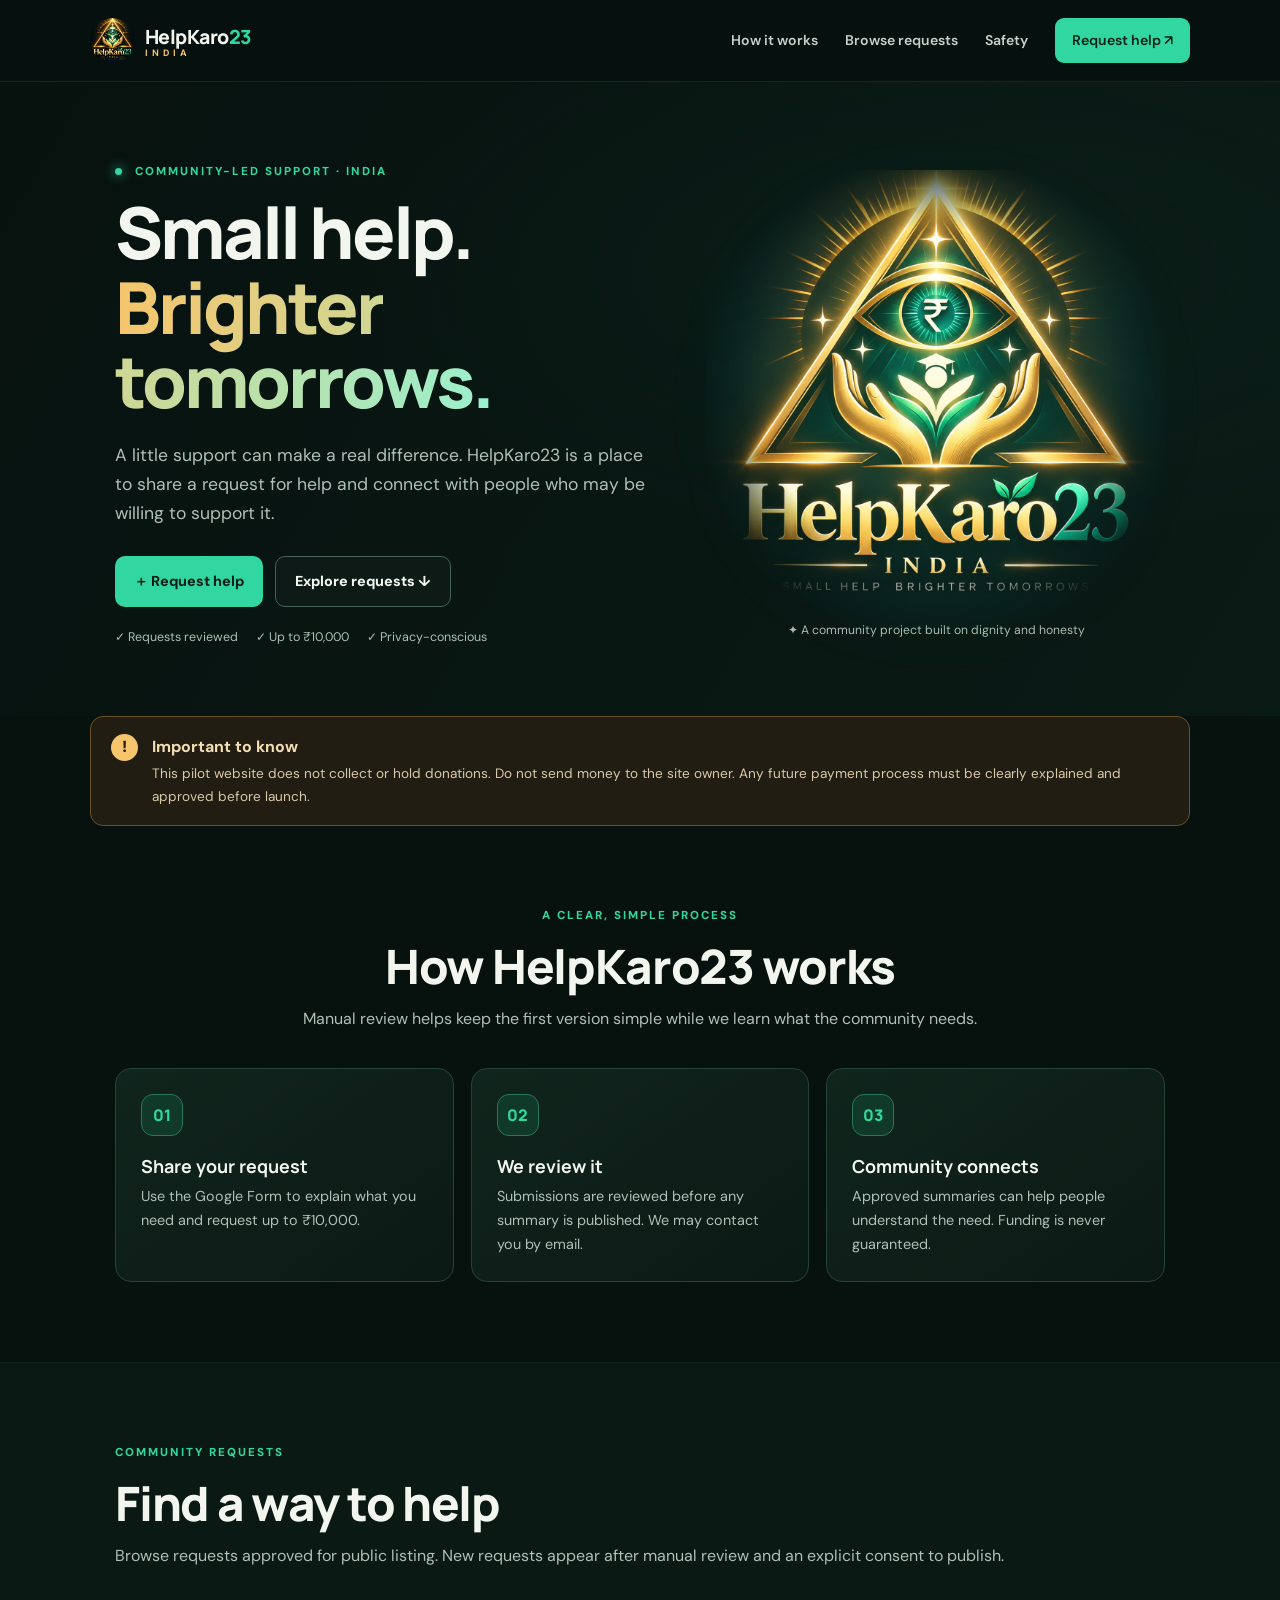
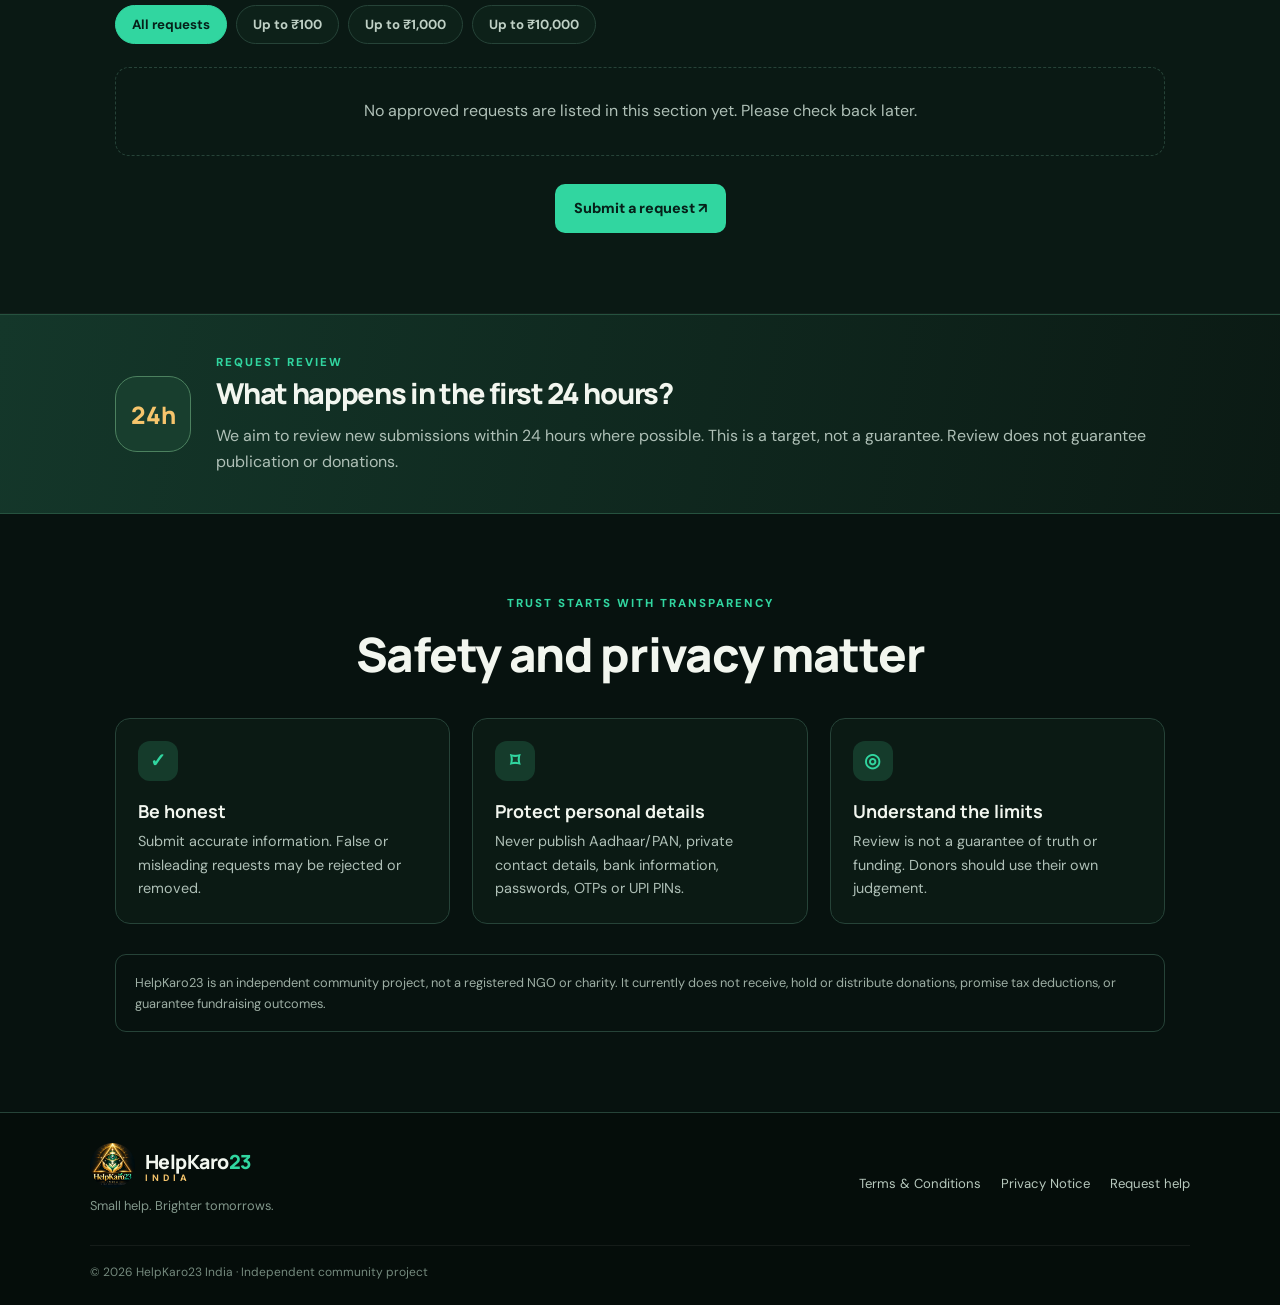
==== index.html @ 54bb22d0 "Add files via upload" ====
<!doctype html><html lang="en"><head><meta charset="utf-8"><meta name="viewport" content="width=device-width,initial-scale=1"><meta name="description" content="HelpKaro23 connects people who need small financial support with people who may be able to help."><title>HelpKaro23 India — Small help, brighter tomorrows</title><link rel="icon" href="helpkaro23-logo.png"><link rel="stylesheet" href="style.css"></head><body>
<header class="topbar"><a class="brand" href="index.html"><img src="helpkaro23-logo.png" alt="HelpKaro23 logo"><span>HelpKaro<span class="mint">23</span><small>INDIA</small></span></a><button class="menu-toggle" id="menu-toggle" aria-label="Toggle navigation">☰</button><nav id="nav"><a href="#how">How it works</a><a href="#requests">Browse requests</a><a href="#safety">Safety</a><a class="nav-button" href="https://docs.google.com/forms/d/e/1FAIpQLSeN36ijz558wi2bO-1_vr9NFvfTSLliWUqwCr6dRcK8iZ_a2A/viewform?usp=publish-editor" target="_blank" rel="noopener">Request help ↗</a></nav></header>
<main><section class="hero"><div class="hero-copy"><span class="eyebrow"><span class="pulse"></span> COMMUNITY-LED SUPPORT · INDIA</span><h1>Small help.<br><em>Brighter tomorrows.</em></h1><p class="lead">A little support can make a real difference. HelpKaro23 is a place to share a request for help and connect with people who may be willing to support it.</p><div class="hero-actions"><a class="btn primary" href="https://docs.google.com/forms/d/e/1FAIpQLSeN36ijz558wi2bO-1_vr9NFvfTSLliWUqwCr6dRcK8iZ_a2A/viewform?usp=publish-editor" target="_blank" rel="noopener">＋ Request help</a><a class="btn secondary" href="#requests">Explore requests ↓</a></div><div class="hero-points"><span>✓ Requests reviewed</span><span>✓ Up to ₹10,000</span><span>✓ Privacy-conscious</span></div></div><div class="hero-art"><div class="glow"></div><img src="helpkaro23-logo.png" alt="HelpKaro23 gold and teal emblem"><div class="art-caption">✦ A community project built on dignity and honesty</div></div></section>
<div class="notice"><span class="notice-icon">!</span><div><strong>Important to know</strong><p>This pilot website does not collect or hold donations. Do not send money to the site owner. Any future payment process must be clearly explained and approved before launch.</p></div></div>
<section id="how" class="section"><div class="section-head"><span class="eyebrow">A CLEAR, SIMPLE PROCESS</span><h2>How HelpKaro23 works</h2><p>Manual review helps keep the first version simple while we learn what the community needs.</p></div><div class="steps"><article class="step"><div class="step-icon">01</div><h3>Share your request</h3><p>Use the Google Form to explain what you need and request up to ₹10,000.</p></article><article class="step"><div class="step-icon">02</div><h3>We review it</h3><p>Submissions are reviewed before any summary is published. We may contact you by email.</p></article><article class="step"><div class="step-icon">03</div><h3>Community connects</h3><p>Approved summaries can help people understand the need. Funding is never guaranteed.</p></article></div></section>
<section id="requests" class="section requests-section"><div class="section-head left"><span class="eyebrow">COMMUNITY REQUESTS</span><h2>Find a way to help</h2><p>Browse requests approved for public listing. New requests appear after manual review and an explicit consent to publish.</p></div><div class="tabs" role="tablist" aria-label="Filter requests by amount"><button class="tab active" data-filter="all" role="tab" aria-selected="true">All requests</button><button class="tab" data-filter="100" role="tab" aria-selected="false">Up to ₹100</button><button class="tab" data-filter="1000" role="tab" aria-selected="false">Up to ₹1,000</button><button class="tab" data-filter="10000" role="tab" aria-selected="false">Up to ₹10,000</button></div><div class="request-grid" id="request-grid" aria-live="polite"></div><div class="empty-state" id="empty-state" hidden>No requests in this section yet. You can submit a request using the form.</div><div class="center"><a class="btn primary" href="https://docs.google.com/forms/d/e/1FAIpQLSeN36ijz558wi2bO-1_vr9NFvfTSLliWUqwCr6dRcK8iZ_a2A/viewform?usp=publish-editor" target="_blank" rel="noopener">Submit a request ↗</a></div></section>
<section class="duration-band"><div class="duration-icon">24h</div><div><span class="eyebrow">REQUEST REVIEW</span><h2>What happens in the first 24 hours?</h2><p>We aim to review new submissions within 24 hours where possible. This is a target, not a guarantee. Review does not guarantee publication or donations.</p></div></section>
<section id="safety" class="section safety-section"><div class="section-head"><span class="eyebrow">TRUST STARTS WITH TRANSPARENCY</span><h2>Safety and privacy matter</h2></div><div class="safety-grid"><article><div class="safety-icon">✓</div><h3>Be honest</h3><p>Submit accurate information. False or misleading requests may be rejected or removed.</p></article><article><div class="safety-icon">⌑</div><h3>Protect personal details</h3><p>Never publish Aadhaar/PAN, private contact details, bank information, passwords, OTPs or UPI PINs.</p></article><article><div class="safety-icon">◎</div><h3>Understand the limits</h3><p>Review is not a guarantee of truth or funding. Donors should use their own judgement.</p></article></div><p class="disclaimer">HelpKaro23 is an independent community project, not a registered NGO or charity. It currently does not receive, hold or distribute donations, promise tax deductions, or guarantee fundraising outcomes.</p></section></main>
<footer class="footer"><div class="footer-brand"><a class="brand" href="index.html"><img src="helpkaro23-logo.png" alt=""><span>HelpKaro<span class="mint">23</span><small>INDIA</small></span></a><p>Small help. Brighter tomorrows.</p></div><div class="footer-links"><a href="terms.html">Terms &amp; Conditions</a><a href="terms.html#privacy">Privacy Notice</a><a href="https://docs.google.com/forms/d/e/1FAIpQLSeN36ijz558wi2bO-1_vr9NFvfTSLliWUqwCr6dRcK8iZ_a2A/viewform?usp=publish-editor" target="_blank" rel="noopener">Request help</a></div><div class="copyright">© <span id="year"></span> HelpKaro23 India · Independent community project</div></footer><script src="script.js"></script></body></html>
---- style.css ----
@import url('https://fonts.googleapis.com/css2?family=DM+Sans:wght@400;500;600;700&family=Manrope:wght@400;500;600;700;800&display=swap');
:root{--bg:#07120f;--panel:#0e211b;--ink:#f2f6ef;--muted:#afc0b7;--green:#31d6a0;--green2:#9af0cd;--gold:#f6c56c;--line:#264338}*{box-sizing:border-box}html{scroll-behavior:smooth;scroll-padding-top:90px}body{margin:0;background:var(--bg);color:var(--ink);font-family:'DM Sans',sans-serif;line-height:1.65}a{color:inherit}.topbar{height:82px;display:flex;align-items:center;justify-content:space-between;padding:0 7%;border-bottom:1px solid #ffffff13;background:#07120fee;position:sticky;top:0;z-index:20;backdrop-filter:blur(16px)}.brand{display:flex;align-items:center;gap:10px;text-decoration:none;font:800 1.22rem Manrope,sans-serif;letter-spacing:-.5px}.brand img{width:45px;height:45px;object-fit:cover;border-radius:50%;background:#06120f}.brand small{display:block;font:700 .58rem 'DM Sans',sans-serif;letter-spacing:4px;color:var(--gold);margin-top:-3px}.mint{color:var(--green)}nav{display:flex;align-items:center;gap:27px}nav a{text-decoration:none;color:#c4d2ca;font-size:.88rem;font-weight:600}nav a:hover,.footer-links a:hover{color:var(--green)}.nav-button{background:var(--green);color:#062019;padding:11px 17px;border-radius:9px}.menu-toggle{display:none;background:transparent;color:white;border:1px solid var(--line);border-radius:8px;padding:7px 10px}.hero{padding:80px 9% 68px;display:grid;grid-template-columns:1.08fr .92fr;gap:55px;align-items:center;background:radial-gradient(ellipse at 75% 30%,#123e302e,transparent 45%),linear-gradient(120deg,#07120f,#0a1a15)}.eyebrow{display:block;color:var(--green);font-size:.72rem;letter-spacing:2px;font-weight:800;margin:0 0 14px}.pulse{display:inline-block;width:7px;height:7px;background:var(--green);border-radius:50%;box-shadow:0 0 12px var(--green);margin-right:8px}.hero h1{font:800 clamp(3rem,5.6vw,5.2rem)/1.04 Manrope,sans-serif;letter-spacing:-3px;margin:0 0 22px}.hero h1 em{font-style:normal;background:linear-gradient(90deg,var(--gold),var(--green2));color:transparent;background-clip:text}.lead{font-size:1.1rem;max-width:600px;color:var(--muted)}.hero-actions{display:flex;gap:12px;flex-wrap:wrap;margin:28px 0 20px}.btn{display:inline-flex;align-items:center;justify-content:center;gap:10px;padding:13px 19px;min-height:48px;border-radius:10px;text-decoration:none;font-weight:800;font-size:.9rem;transition:transform .2s}.btn:hover{transform:translateY(-2px)}.primary{background:var(--green);color:#062019}.secondary{border:1px solid #456357;color:var(--ink);background:#ffffff05}.hero-points{display:flex;gap:18px;flex-wrap:wrap;color:#a9c1b4;font-size:.78rem}.hero-art{position:relative;max-width:500px;margin:auto}.hero-art img{width:100%;display:block;position:relative;z-index:1;mix-blend-mode:screen;border-radius:22px;mask-image:radial-gradient(ellipse,black 53%,transparent 76%)}.glow{position:absolute;inset:20%;background:#16d69a2b;filter:blur(65px);border-radius:50%}.art-caption{text-align:center;color:#a9bdb2;font-size:.76rem;margin-top:-8px}.notice{max-width:1100px;margin:0 auto;display:flex;gap:14px;align-items:flex-start;background:#211d12;border:1px solid #6a5125;border-radius:13px;padding:17px 20px;color:#f4dfb4}.notice-icon{display:grid;place-items:center;flex:0 0 27px;height:27px;border-radius:50%;background:var(--gold);color:#2b210c;font-weight:900}.notice p{margin:3px 0 0;color:#d8c9a9;font-size:.85rem}.section{padding:80px 9%}.section-head{text-align:center;max-width:680px;margin:0 auto 36px}.section-head.left{text-align:left;max-width:none}.section-head h2,.duration-band h2{font:800 clamp(2rem,3.7vw,3rem)/1.15 Manrope,sans-serif;letter-spacing:-1.3px;margin:0 0 12px}.section-head>p:last-child,.duration-band p{color:var(--muted);margin:0}.steps{display:grid;grid-template-columns:repeat(3,1fr);gap:17px}.step{background:linear-gradient(145deg,#10251d,#0b1914);border:1px solid var(--line);border-radius:16px;padding:25px}.step-icon{display:grid;place-items:center;width:42px;height:42px;border:1px solid #28775b;background:#10392a;border-radius:12px;color:var(--green);font:800 1rem Manrope}.step h3,.safety-grid h3{font:700 1.12rem Manrope,sans-serif;margin:18px 0 7px}.step p,.safety-grid p{font-size:.9rem;color:var(--muted);margin:0}.requests-section{background:#0a1914;border-block:1px solid #ffffff08}.tabs{display:flex;gap:9px;flex-wrap:wrap;margin:0 0 23px}.tab{background:#0d2119;border:1px solid var(--line);color:#bfd0c5;border-radius:100px;padding:10px 16px;font:700 .83rem 'DM Sans',sans-serif;cursor:pointer}.tab:hover,.tab.active{background:var(--green);color:#062019;border-color:var(--green)}.request-grid{display:grid;grid-template-columns:repeat(3,1fr);gap:16px}.request-card{border:1px solid var(--line);background:linear-gradient(155deg,#10251d,#0a1712);border-radius:16px;padding:22px}.card-top{display:flex;justify-content:space-between;align-items:center;gap:8px;flex-wrap:wrap}.pill{font-size:.7rem;font-weight:800;background:#153a2b;color:var(--green2);padding:6px 10px;border-radius:100px}.sample{font-size:.67rem;color:#e5c17b;border:1px solid #6a5125;border-radius:100px;padding:4px 8px}.request-symbol{display:grid;place-items:center;width:48px;height:48px;margin:23px 0 14px;background:#183b2d;color:var(--gold);border:1px solid #35664f;border-radius:14px;font:800 1.5rem Manrope}.request-card h3{font:700 1.15rem Manrope,sans-serif;margin:0 0 8px}.request-card p{color:var(--muted);font-size:.87rem;min-height:72px}.card-bottom{border-top:1px solid var(--line);padding-top:15px;margin-top:18px;display:flex;justify-content:space-between;gap:10px;align-items:center}.card-bottom strong{color:var(--gold);font-size:.9rem}.card-bottom span{color:#82988b;font-size:.7rem;text-align:right}.empty-state{padding:30px;border:1px dashed var(--line);border-radius:14px;color:var(--muted);text-align:center}.center{text-align:center;margin-top:28px}.duration-band{display:flex;align-items:center;gap:25px;padding:38px 9%;background:linear-gradient(100deg,#14372a,#0b1a14);border-block:1px solid #26523f}.duration-icon{flex:0 0 76px;height:76px;display:grid;place-items:center;border-radius:22px;border:1px solid #4c815f;color:var(--gold);font:800 1.5rem Manrope;background:#183e2e}.duration-band h2{font-size:1.8rem}.duration-band .eyebrow{margin-bottom:5px}.safety-grid{display:grid;grid-template-columns:repeat(3,1fr);gap:22px}.safety-grid article{padding:22px;border:1px solid var(--line);border-radius:15px;background:#0b1a14}.safety-icon{display:grid;place-items:center;width:40px;height:40px;border-radius:12px;background:#153b2b;color:var(--green);font-weight:900;font-size:1.2rem}.disclaimer{margin:30px 0 0;padding:17px 19px;border:1px solid var(--line);border-radius:11px;color:#9eafa5;font-size:.8rem}.footer{border-top:1px solid var(--line);padding:30px 7% 22px;display:grid;grid-template-columns:1fr 1fr;gap:22px;align-items:center;background:#050d0a}.footer-brand p{font-size:.8rem;color:#83988c;margin:7px 0}.footer-links{display:flex;justify-content:flex-end;gap:20px;flex-wrap:wrap}.footer-links a{font-size:.82rem;text-decoration:none;color:#b7c8bd}.copyright{grid-column:1/-1;border-top:1px solid #ffffff10;padding-top:17px;color:#74897d;font-size:.75rem}.terms-page{min-height:100vh}.terms-wrap{max-width:900px;margin:0 auto;padding:65px 24px 90px}.terms-wrap h1{font:800 clamp(2.3rem,5vw,3.7rem)/1.1 Manrope,sans-serif;letter-spacing:-1.8px}.terms-wrap h2{font:700 1.3rem Manrope,sans-serif;margin-top:32px}.terms-wrap p,.terms-wrap li{color:#b5c4ba}.terms-wrap .updated{color:var(--gold);font-size:.85rem}.back-link{display:inline-block;margin-bottom:22px;color:var(--green2);text-decoration:none;font-weight:700}@media(max-width:850px){.topbar{padding:0 5%}.hero{padding:60px 6%;grid-template-columns:1fr;gap:20px}.hero-art{max-width:390px}.section{padding:62px 6%}.notice{margin:0 5%}.request-grid{grid-template-columns:repeat(2,1fr)}.footer{padding-inline:5%}}@media(max-width:600px){.topbar{height:auto;min-height:74px;flex-wrap:wrap;padding:12px 5%}.menu-toggle{display:block}nav{display:none;width:100%;padding:12px 0 5px;flex-direction:column;align-items:stretch;gap:15px}nav.open{display:flex}nav a{padding:4px 0}.nav-button{text-align:center;padding:11px}.hero{padding:46px 5%}.hero h1{letter-spacing:-2px}.hero-points{gap:9px 14px}.section{padding:52px 5%}.steps,.request-grid,.safety-grid{grid-template-columns:1fr}.request-card p{min-height:0}.duration-band{padding:30px 5%;align-items:flex-start;gap:16px}.duration-icon{flex-basis:58px;height:58px;border-radius:16px}.duration-band h2{font-size:1.45rem}.footer{grid-template-columns:1fr}.footer-links{justify-content:flex-start;gap:13px}.copyright{grid-column:auto}.notice{margin:0 4%;padding:14px}.terms-wrap{padding:45px 6%}}
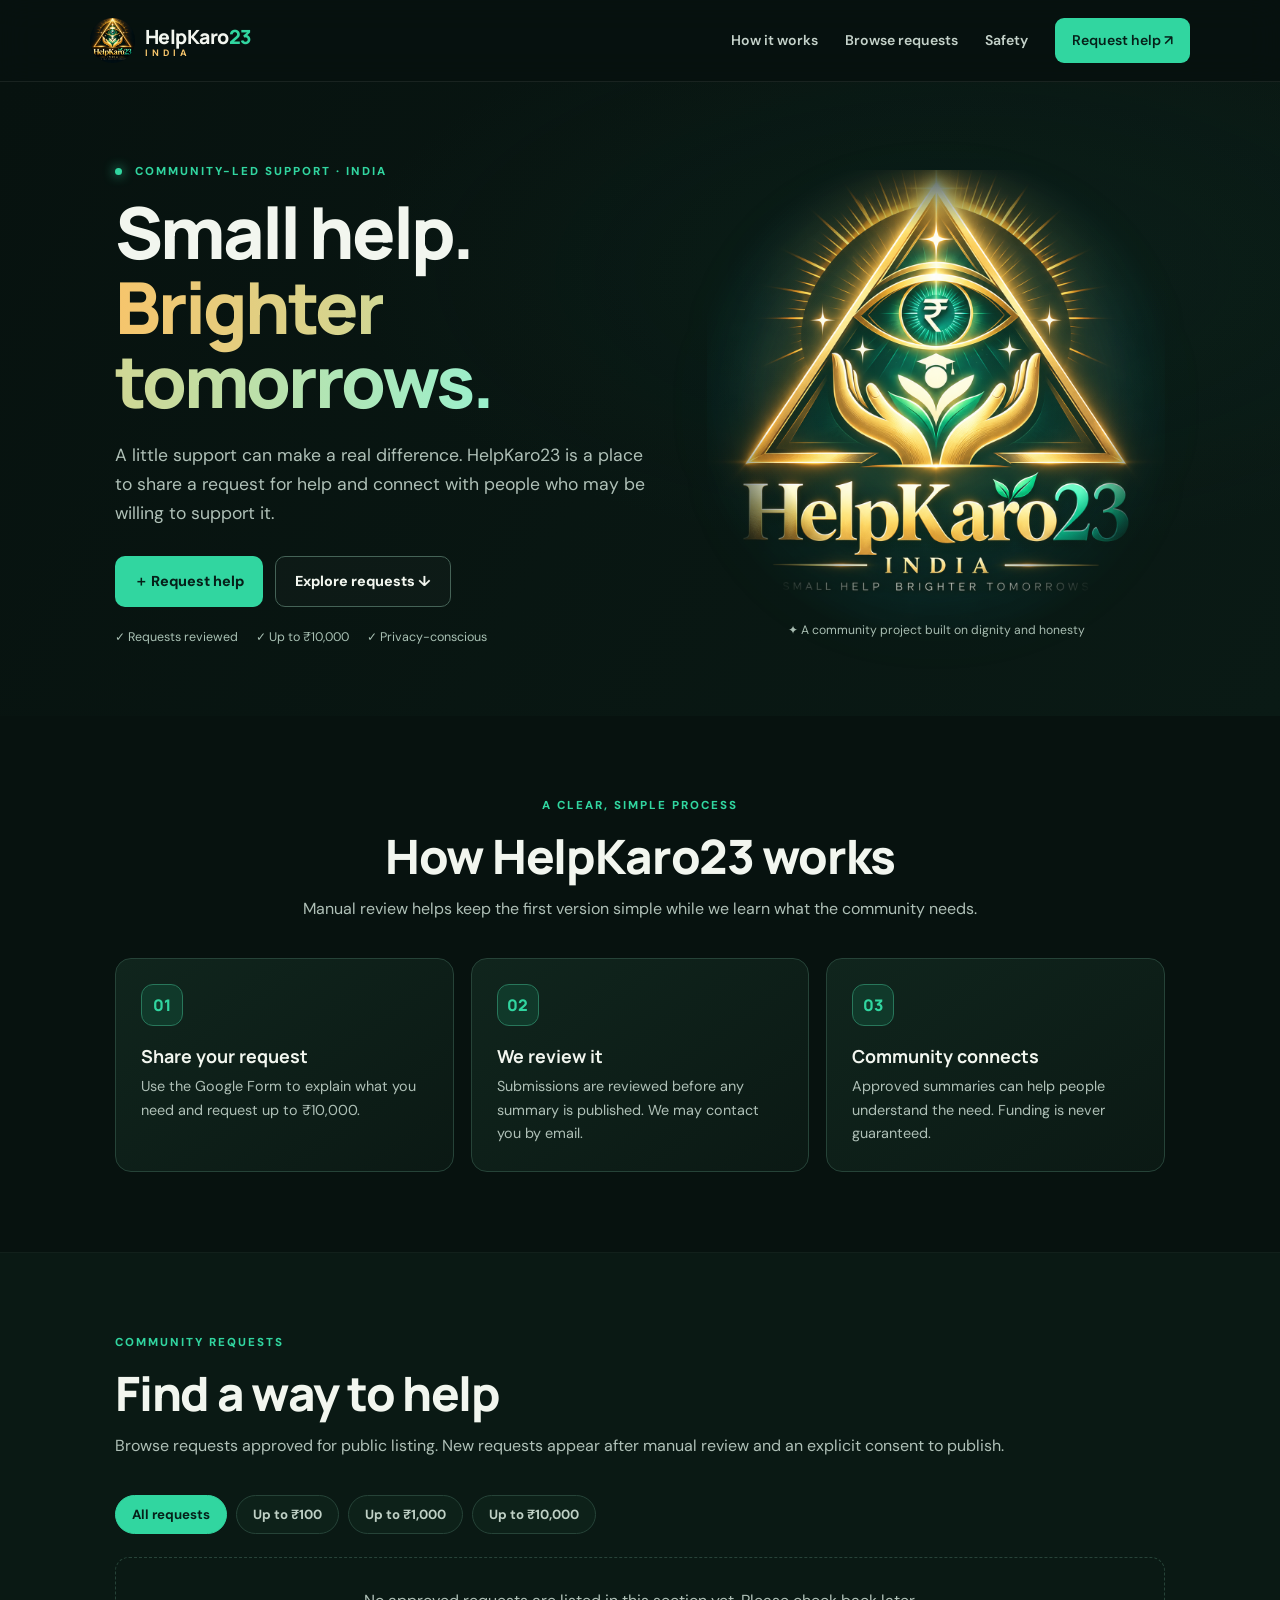
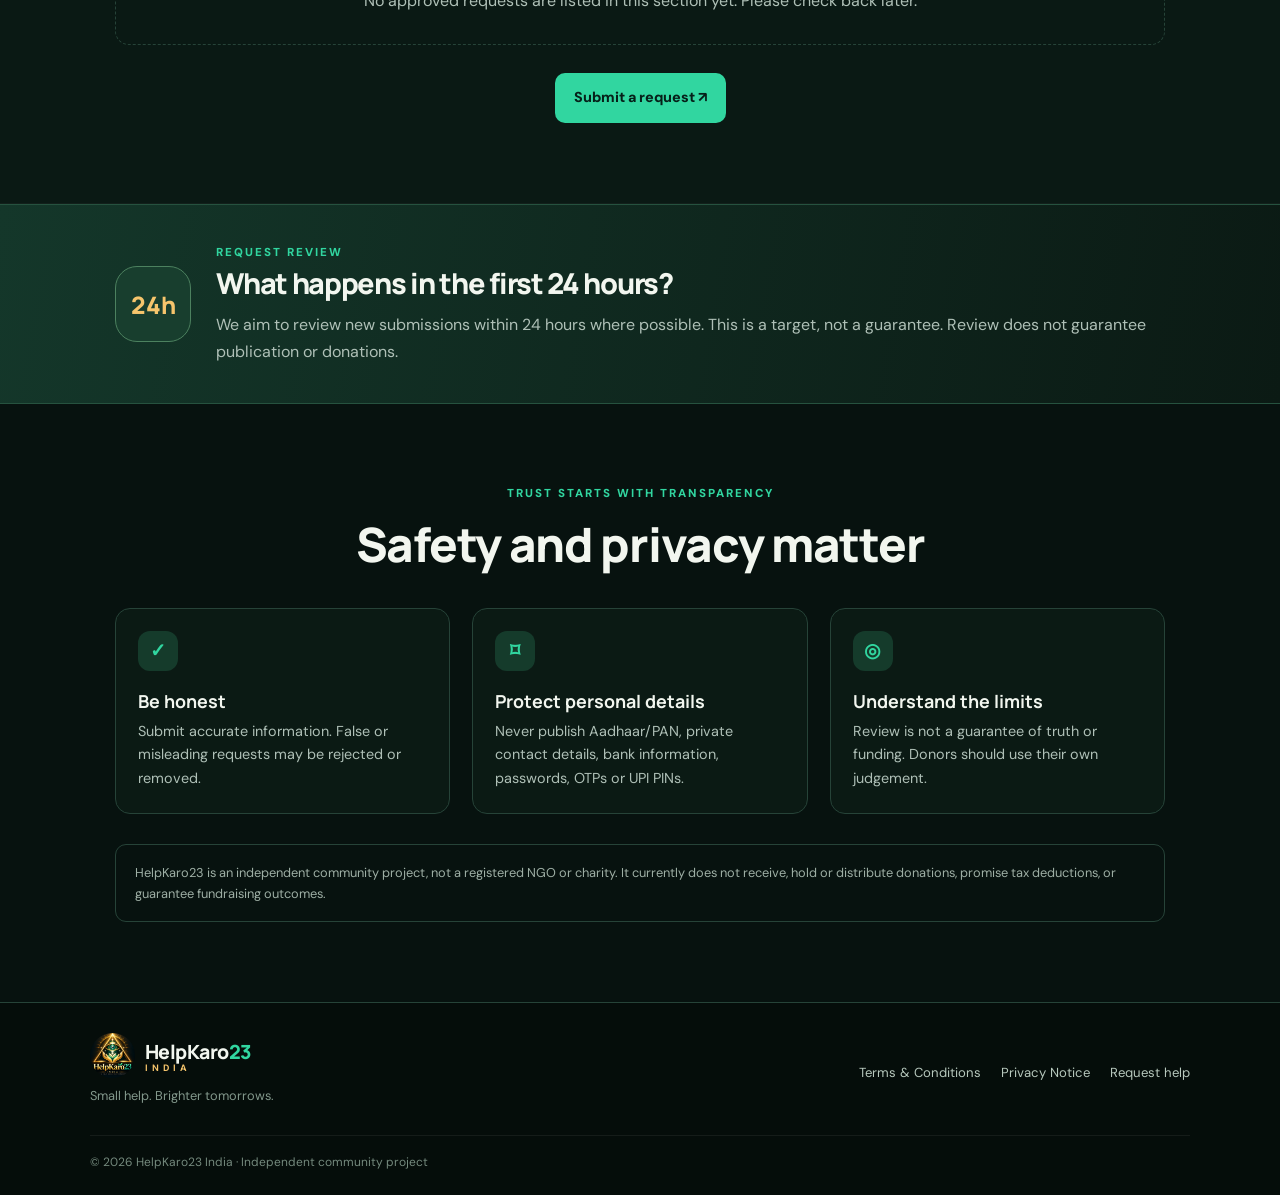
==== commit b4fbda62: "Update index.html" ====
--- a/index.html
+++ b/index.html
@@ -1,7 +1,7 @@
 <!doctype html><html lang="en"><head><meta charset="utf-8"><meta name="viewport" content="width=device-width,initial-scale=1"><meta name="description" content="HelpKaro23 connects people who need small financial support with people who may be able to help."><title>HelpKaro23 India — Small help, brighter tomorrows</title><link rel="icon" href="helpkaro23-logo.png"><link rel="stylesheet" href="style.css"></head><body>
 <header class="topbar"><a class="brand" href="index.html"><img src="helpkaro23-logo.png" alt="HelpKaro23 logo"><span>HelpKaro<span class="mint">23</span><small>INDIA</small></span></a><button class="menu-toggle" id="menu-toggle" aria-label="Toggle navigation">☰</button><nav id="nav"><a href="#how">How it works</a><a href="#requests">Browse requests</a><a href="#safety">Safety</a><a class="nav-button" href="https://docs.google.com/forms/d/e/1FAIpQLSeN36ijz558wi2bO-1_vr9NFvfTSLliWUqwCr6dRcK8iZ_a2A/viewform?usp=publish-editor" target="_blank" rel="noopener">Request help ↗</a></nav></header>
 <main><section class="hero"><div class="hero-copy"><span class="eyebrow"><span class="pulse"></span> COMMUNITY-LED SUPPORT · INDIA</span><h1>Small help.<br><em>Brighter tomorrows.</em></h1><p class="lead">A little support can make a real difference. HelpKaro23 is a place to share a request for help and connect with people who may be willing to support it.</p><div class="hero-actions"><a class="btn primary" href="https://docs.google.com/forms/d/e/1FAIpQLSeN36ijz558wi2bO-1_vr9NFvfTSLliWUqwCr6dRcK8iZ_a2A/viewform?usp=publish-editor" target="_blank" rel="noopener">＋ Request help</a><a class="btn secondary" href="#requests">Explore requests ↓</a></div><div class="hero-points"><span>✓ Requests reviewed</span><span>✓ Up to ₹10,000</span><span>✓ Privacy-conscious</span></div></div><div class="hero-art"><div class="glow"></div><img src="helpkaro23-logo.png" alt="HelpKaro23 gold and teal emblem"><div class="art-caption">✦ A community project built on dignity and honesty</div></div></section>
-<div class="notice"><span class="notice-icon">!</span><div><strong>Important to know</strong><p>This pilot website does not collect or hold donations. Do not send money to the site owner. Any future payment process must be clearly explained and approved before launch.</p></div></div>
+
 <section id="how" class="section"><div class="section-head"><span class="eyebrow">A CLEAR, SIMPLE PROCESS</span><h2>How HelpKaro23 works</h2><p>Manual review helps keep the first version simple while we learn what the community needs.</p></div><div class="steps"><article class="step"><div class="step-icon">01</div><h3>Share your request</h3><p>Use the Google Form to explain what you need and request up to ₹10,000.</p></article><article class="step"><div class="step-icon">02</div><h3>We review it</h3><p>Submissions are reviewed before any summary is published. We may contact you by email.</p></article><article class="step"><div class="step-icon">03</div><h3>Community connects</h3><p>Approved summaries can help people understand the need. Funding is never guaranteed.</p></article></div></section>
 <section id="requests" class="section requests-section"><div class="section-head left"><span class="eyebrow">COMMUNITY REQUESTS</span><h2>Find a way to help</h2><p>Browse requests approved for public listing. New requests appear after manual review and an explicit consent to publish.</p></div><div class="tabs" role="tablist" aria-label="Filter requests by amount"><button class="tab active" data-filter="all" role="tab" aria-selected="true">All requests</button><button class="tab" data-filter="100" role="tab" aria-selected="false">Up to ₹100</button><button class="tab" data-filter="1000" role="tab" aria-selected="false">Up to ₹1,000</button><button class="tab" data-filter="10000" role="tab" aria-selected="false">Up to ₹10,000</button></div><div class="request-grid" id="request-grid" aria-live="polite"></div><div class="empty-state" id="empty-state" hidden>No requests in this section yet. You can submit a request using the form.</div><div class="center"><a class="btn primary" href="https://docs.google.com/forms/d/e/1FAIpQLSeN36ijz558wi2bO-1_vr9NFvfTSLliWUqwCr6dRcK8iZ_a2A/viewform?usp=publish-editor" target="_blank" rel="noopener">Submit a request ↗</a></div></section>
 <section class="duration-band"><div class="duration-icon">24h</div><div><span class="eyebrow">REQUEST REVIEW</span><h2>What happens in the first 24 hours?</h2><p>We aim to review new submissions within 24 hours where possible. This is a target, not a guarantee. Review does not guarantee publication or donations.</p></div></section>
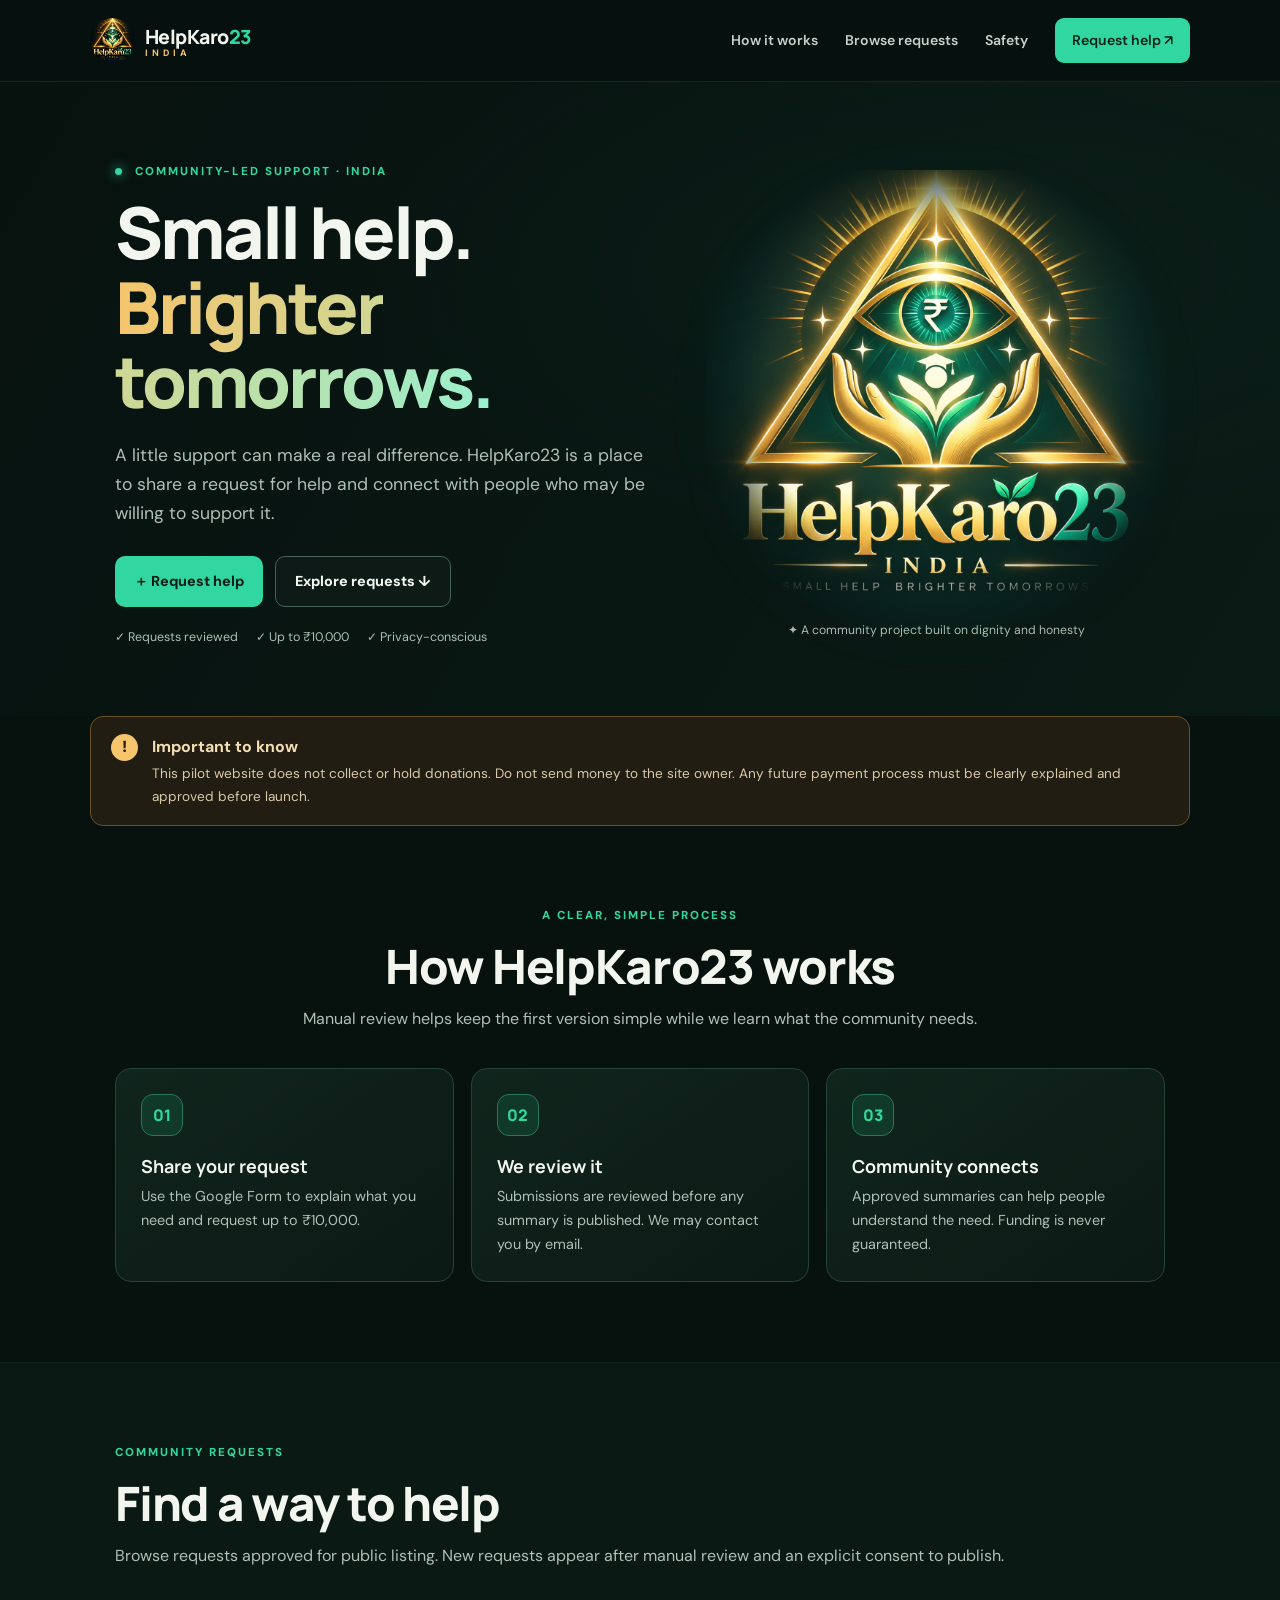
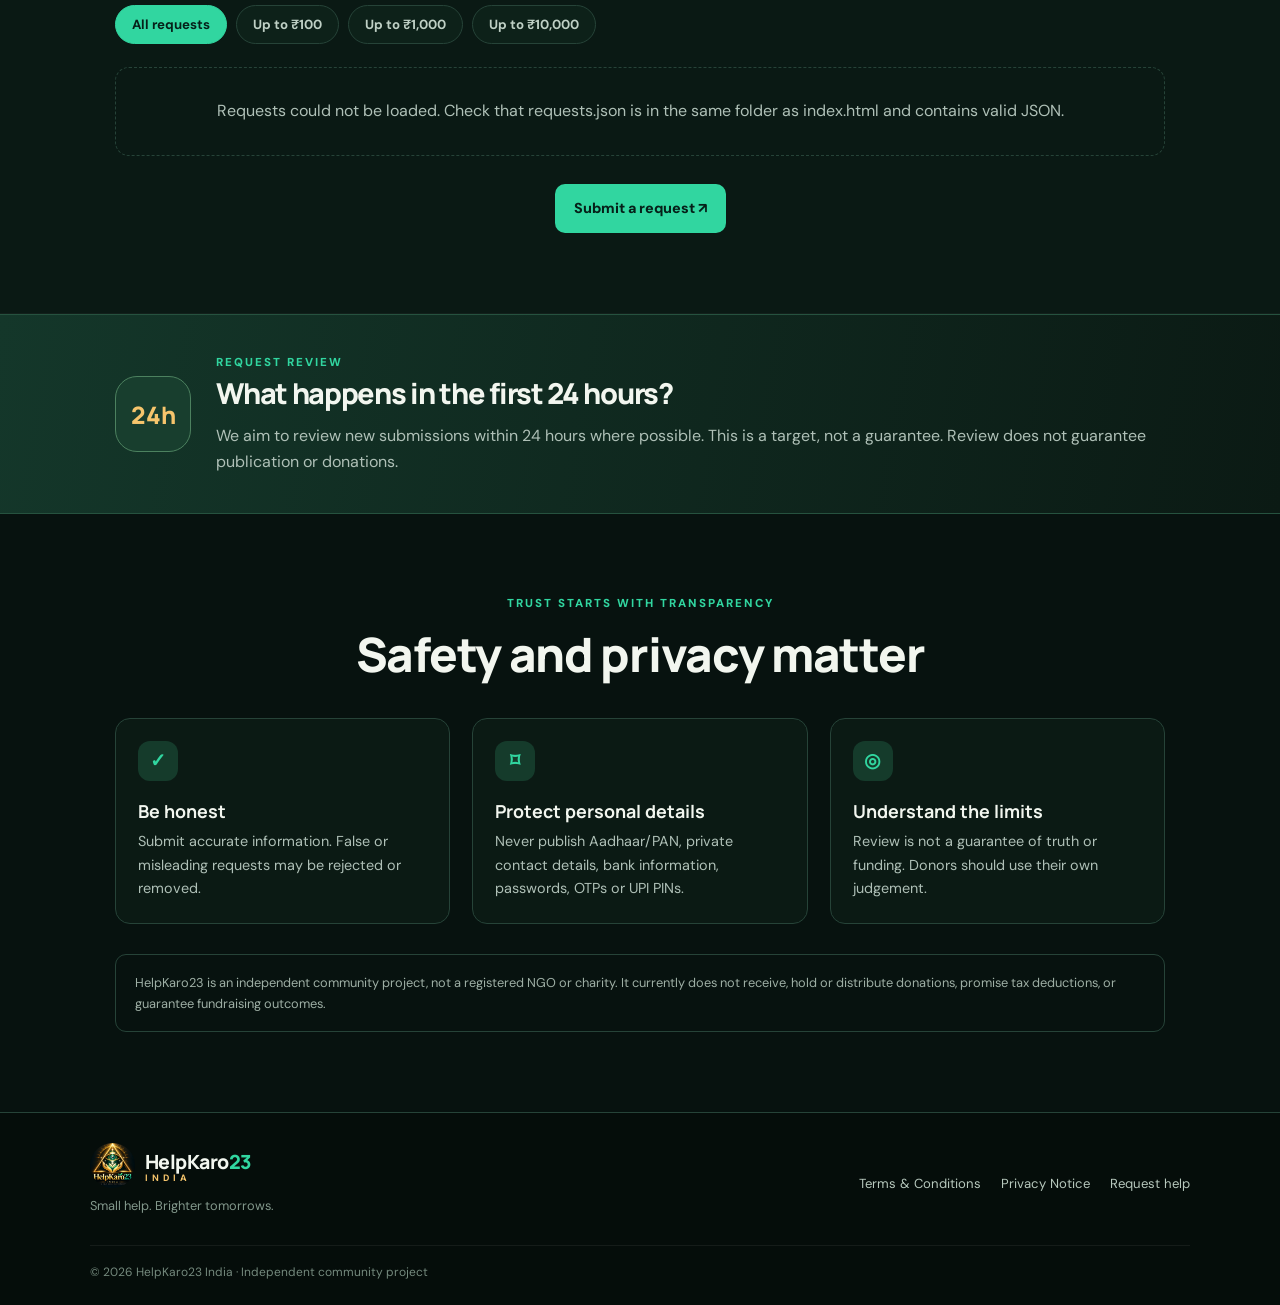
==== commit ee063e9c: "Add files via upload" ====
--- a/index.html
+++ b/index.html
@@ -1,7 +1,7 @@
 <!doctype html><html lang="en"><head><meta charset="utf-8"><meta name="viewport" content="width=device-width,initial-scale=1"><meta name="description" content="HelpKaro23 connects people who need small financial support with people who may be able to help."><title>HelpKaro23 India — Small help, brighter tomorrows</title><link rel="icon" href="helpkaro23-logo.png"><link rel="stylesheet" href="style.css"></head><body>
 <header class="topbar"><a class="brand" href="index.html"><img src="helpkaro23-logo.png" alt="HelpKaro23 logo"><span>HelpKaro<span class="mint">23</span><small>INDIA</small></span></a><button class="menu-toggle" id="menu-toggle" aria-label="Toggle navigation">☰</button><nav id="nav"><a href="#how">How it works</a><a href="#requests">Browse requests</a><a href="#safety">Safety</a><a class="nav-button" href="https://docs.google.com/forms/d/e/1FAIpQLSeN36ijz558wi2bO-1_vr9NFvfTSLliWUqwCr6dRcK8iZ_a2A/viewform?usp=publish-editor" target="_blank" rel="noopener">Request help ↗</a></nav></header>
 <main><section class="hero"><div class="hero-copy"><span class="eyebrow"><span class="pulse"></span> COMMUNITY-LED SUPPORT · INDIA</span><h1>Small help.<br><em>Brighter tomorrows.</em></h1><p class="lead">A little support can make a real difference. HelpKaro23 is a place to share a request for help and connect with people who may be willing to support it.</p><div class="hero-actions"><a class="btn primary" href="https://docs.google.com/forms/d/e/1FAIpQLSeN36ijz558wi2bO-1_vr9NFvfTSLliWUqwCr6dRcK8iZ_a2A/viewform?usp=publish-editor" target="_blank" rel="noopener">＋ Request help</a><a class="btn secondary" href="#requests">Explore requests ↓</a></div><div class="hero-points"><span>✓ Requests reviewed</span><span>✓ Up to ₹10,000</span><span>✓ Privacy-conscious</span></div></div><div class="hero-art"><div class="glow"></div><img src="helpkaro23-logo.png" alt="HelpKaro23 gold and teal emblem"><div class="art-caption">✦ A community project built on dignity and honesty</div></div></section>
-
+<div class="notice"><span class="notice-icon">!</span><div><strong>Important to know</strong><p>This pilot website does not collect or hold donations. Do not send money to the site owner. Any future payment process must be clearly explained and approved before launch.</p></div></div>
 <section id="how" class="section"><div class="section-head"><span class="eyebrow">A CLEAR, SIMPLE PROCESS</span><h2>How HelpKaro23 works</h2><p>Manual review helps keep the first version simple while we learn what the community needs.</p></div><div class="steps"><article class="step"><div class="step-icon">01</div><h3>Share your request</h3><p>Use the Google Form to explain what you need and request up to ₹10,000.</p></article><article class="step"><div class="step-icon">02</div><h3>We review it</h3><p>Submissions are reviewed before any summary is published. We may contact you by email.</p></article><article class="step"><div class="step-icon">03</div><h3>Community connects</h3><p>Approved summaries can help people understand the need. Funding is never guaranteed.</p></article></div></section>
 <section id="requests" class="section requests-section"><div class="section-head left"><span class="eyebrow">COMMUNITY REQUESTS</span><h2>Find a way to help</h2><p>Browse requests approved for public listing. New requests appear after manual review and an explicit consent to publish.</p></div><div class="tabs" role="tablist" aria-label="Filter requests by amount"><button class="tab active" data-filter="all" role="tab" aria-selected="true">All requests</button><button class="tab" data-filter="100" role="tab" aria-selected="false">Up to ₹100</button><button class="tab" data-filter="1000" role="tab" aria-selected="false">Up to ₹1,000</button><button class="tab" data-filter="10000" role="tab" aria-selected="false">Up to ₹10,000</button></div><div class="request-grid" id="request-grid" aria-live="polite"></div><div class="empty-state" id="empty-state" hidden>No requests in this section yet. You can submit a request using the form.</div><div class="center"><a class="btn primary" href="https://docs.google.com/forms/d/e/1FAIpQLSeN36ijz558wi2bO-1_vr9NFvfTSLliWUqwCr6dRcK8iZ_a2A/viewform?usp=publish-editor" target="_blank" rel="noopener">Submit a request ↗</a></div></section>
 <section class="duration-band"><div class="duration-icon">24h</div><div><span class="eyebrow">REQUEST REVIEW</span><h2>What happens in the first 24 hours?</h2><p>We aim to review new submissions within 24 hours where possible. This is a target, not a guarantee. Review does not guarantee publication or donations.</p></div></section>
--- a/style.css
+++ b/style.css
@@ -1,2 +1,13 @@
 @import url('https://fonts.googleapis.com/css2?family=DM+Sans:wght@400;500;600;700&family=Manrope:wght@400;500;600;700;800&display=swap');
 :root{--bg:#07120f;--panel:#0e211b;--ink:#f2f6ef;--muted:#afc0b7;--green:#31d6a0;--green2:#9af0cd;--gold:#f6c56c;--line:#264338}*{box-sizing:border-box}html{scroll-behavior:smooth;scroll-padding-top:90px}body{margin:0;background:var(--bg);color:var(--ink);font-family:'DM Sans',sans-serif;line-height:1.65}a{color:inherit}.topbar{height:82px;display:flex;align-items:center;justify-content:space-between;padding:0 7%;border-bottom:1px solid #ffffff13;background:#07120fee;position:sticky;top:0;z-index:20;backdrop-filter:blur(16px)}.brand{display:flex;align-items:center;gap:10px;text-decoration:none;font:800 1.22rem Manrope,sans-serif;letter-spacing:-.5px}.brand img{width:45px;height:45px;object-fit:cover;border-radius:50%;background:#06120f}.brand small{display:block;font:700 .58rem 'DM Sans',sans-serif;letter-spacing:4px;color:var(--gold);margin-top:-3px}.mint{color:var(--green)}nav{display:flex;align-items:center;gap:27px}nav a{text-decoration:none;color:#c4d2ca;font-size:.88rem;font-weight:600}nav a:hover,.footer-links a:hover{color:var(--green)}.nav-button{background:var(--green);color:#062019;padding:11px 17px;border-radius:9px}.menu-toggle{display:none;background:transparent;color:white;border:1px solid var(--line);border-radius:8px;padding:7px 10px}.hero{padding:80px 9% 68px;display:grid;grid-template-columns:1.08fr .92fr;gap:55px;align-items:center;background:radial-gradient(ellipse at 75% 30%,#123e302e,transparent 45%),linear-gradient(120deg,#07120f,#0a1a15)}.eyebrow{display:block;color:var(--green);font-size:.72rem;letter-spacing:2px;font-weight:800;margin:0 0 14px}.pulse{display:inline-block;width:7px;height:7px;background:var(--green);border-radius:50%;box-shadow:0 0 12px var(--green);margin-right:8px}.hero h1{font:800 clamp(3rem,5.6vw,5.2rem)/1.04 Manrope,sans-serif;letter-spacing:-3px;margin:0 0 22px}.hero h1 em{font-style:normal;background:linear-gradient(90deg,var(--gold),var(--green2));color:transparent;background-clip:text}.lead{font-size:1.1rem;max-width:600px;color:var(--muted)}.hero-actions{display:flex;gap:12px;flex-wrap:wrap;margin:28px 0 20px}.btn{display:inline-flex;align-items:center;justify-content:center;gap:10px;padding:13px 19px;min-height:48px;border-radius:10px;text-decoration:none;font-weight:800;font-size:.9rem;transition:transform .2s}.btn:hover{transform:translateY(-2px)}.primary{background:var(--green);color:#062019}.secondary{border:1px solid #456357;color:var(--ink);background:#ffffff05}.hero-points{display:flex;gap:18px;flex-wrap:wrap;color:#a9c1b4;font-size:.78rem}.hero-art{position:relative;max-width:500px;margin:auto}.hero-art img{width:100%;display:block;position:relative;z-index:1;mix-blend-mode:screen;border-radius:22px;mask-image:radial-gradient(ellipse,black 53%,transparent 76%)}.glow{position:absolute;inset:20%;background:#16d69a2b;filter:blur(65px);border-radius:50%}.art-caption{text-align:center;color:#a9bdb2;font-size:.76rem;margin-top:-8px}.notice{max-width:1100px;margin:0 auto;display:flex;gap:14px;align-items:flex-start;background:#211d12;border:1px solid #6a5125;border-radius:13px;padding:17px 20px;color:#f4dfb4}.notice-icon{display:grid;place-items:center;flex:0 0 27px;height:27px;border-radius:50%;background:var(--gold);color:#2b210c;font-weight:900}.notice p{margin:3px 0 0;color:#d8c9a9;font-size:.85rem}.section{padding:80px 9%}.section-head{text-align:center;max-width:680px;margin:0 auto 36px}.section-head.left{text-align:left;max-width:none}.section-head h2,.duration-band h2{font:800 clamp(2rem,3.7vw,3rem)/1.15 Manrope,sans-serif;letter-spacing:-1.3px;margin:0 0 12px}.section-head>p:last-child,.duration-band p{color:var(--muted);margin:0}.steps{display:grid;grid-template-columns:repeat(3,1fr);gap:17px}.step{background:linear-gradient(145deg,#10251d,#0b1914);border:1px solid var(--line);border-radius:16px;padding:25px}.step-icon{display:grid;place-items:center;width:42px;height:42px;border:1px solid #28775b;background:#10392a;border-radius:12px;color:var(--green);font:800 1rem Manrope}.step h3,.safety-grid h3{font:700 1.12rem Manrope,sans-serif;margin:18px 0 7px}.step p,.safety-grid p{font-size:.9rem;color:var(--muted);margin:0}.requests-section{background:#0a1914;border-block:1px solid #ffffff08}.tabs{display:flex;gap:9px;flex-wrap:wrap;margin:0 0 23px}.tab{background:#0d2119;border:1px solid var(--line);color:#bfd0c5;border-radius:100px;padding:10px 16px;font:700 .83rem 'DM Sans',sans-serif;cursor:pointer}.tab:hover,.tab.active{background:var(--green);color:#062019;border-color:var(--green)}.request-grid{display:grid;grid-template-columns:repeat(3,1fr);gap:16px}.request-card{border:1px solid var(--line);background:linear-gradient(155deg,#10251d,#0a1712);border-radius:16px;padding:22px}.card-top{display:flex;justify-content:space-between;align-items:center;gap:8px;flex-wrap:wrap}.pill{font-size:.7rem;font-weight:800;background:#153a2b;color:var(--green2);padding:6px 10px;border-radius:100px}.sample{font-size:.67rem;color:#e5c17b;border:1px solid #6a5125;border-radius:100px;padding:4px 8px}.request-symbol{display:grid;place-items:center;width:48px;height:48px;margin:23px 0 14px;background:#183b2d;color:var(--gold);border:1px solid #35664f;border-radius:14px;font:800 1.5rem Manrope}.request-card h3{font:700 1.15rem Manrope,sans-serif;margin:0 0 8px}.request-card p{color:var(--muted);font-size:.87rem;min-height:72px}.card-bottom{border-top:1px solid var(--line);padding-top:15px;margin-top:18px;display:flex;justify-content:space-between;gap:10px;align-items:center}.card-bottom strong{color:var(--gold);font-size:.9rem}.card-bottom span{color:#82988b;font-size:.7rem;text-align:right}.empty-state{padding:30px;border:1px dashed var(--line);border-radius:14px;color:var(--muted);text-align:center}.center{text-align:center;margin-top:28px}.duration-band{display:flex;align-items:center;gap:25px;padding:38px 9%;background:linear-gradient(100deg,#14372a,#0b1a14);border-block:1px solid #26523f}.duration-icon{flex:0 0 76px;height:76px;display:grid;place-items:center;border-radius:22px;border:1px solid #4c815f;color:var(--gold);font:800 1.5rem Manrope;background:#183e2e}.duration-band h2{font-size:1.8rem}.duration-band .eyebrow{margin-bottom:5px}.safety-grid{display:grid;grid-template-columns:repeat(3,1fr);gap:22px}.safety-grid article{padding:22px;border:1px solid var(--line);border-radius:15px;background:#0b1a14}.safety-icon{display:grid;place-items:center;width:40px;height:40px;border-radius:12px;background:#153b2b;color:var(--green);font-weight:900;font-size:1.2rem}.disclaimer{margin:30px 0 0;padding:17px 19px;border:1px solid var(--line);border-radius:11px;color:#9eafa5;font-size:.8rem}.footer{border-top:1px solid var(--line);padding:30px 7% 22px;display:grid;grid-template-columns:1fr 1fr;gap:22px;align-items:center;background:#050d0a}.footer-brand p{font-size:.8rem;color:#83988c;margin:7px 0}.footer-links{display:flex;justify-content:flex-end;gap:20px;flex-wrap:wrap}.footer-links a{font-size:.82rem;text-decoration:none;color:#b7c8bd}.copyright{grid-column:1/-1;border-top:1px solid #ffffff10;padding-top:17px;color:#74897d;font-size:.75rem}.terms-page{min-height:100vh}.terms-wrap{max-width:900px;margin:0 auto;padding:65px 24px 90px}.terms-wrap h1{font:800 clamp(2.3rem,5vw,3.7rem)/1.1 Manrope,sans-serif;letter-spacing:-1.8px}.terms-wrap h2{font:700 1.3rem Manrope,sans-serif;margin-top:32px}.terms-wrap p,.terms-wrap li{color:#b5c4ba}.terms-wrap .updated{color:var(--gold);font-size:.85rem}.back-link{display:inline-block;margin-bottom:22px;color:var(--green2);text-decoration:none;font-weight:700}@media(max-width:850px){.topbar{padding:0 5%}.hero{padding:60px 6%;grid-template-columns:1fr;gap:20px}.hero-art{max-width:390px}.section{padding:62px 6%}.notice{margin:0 5%}.request-grid{grid-template-columns:repeat(2,1fr)}.footer{padding-inline:5%}}@media(max-width:600px){.topbar{height:auto;min-height:74px;flex-wrap:wrap;padding:12px 5%}.menu-toggle{display:block}nav{display:none;width:100%;padding:12px 0 5px;flex-direction:column;align-items:stretch;gap:15px}nav.open{display:flex}nav a{padding:4px 0}.nav-button{text-align:center;padding:11px}.hero{padding:46px 5%}.hero h1{letter-spacing:-2px}.hero-points{gap:9px 14px}.section{padding:52px 5%}.steps,.request-grid,.safety-grid{grid-template-columns:1fr}.request-card p{min-height:0}.duration-band{padding:30px 5%;align-items:flex-start;gap:16px}.duration-icon{flex-basis:58px;height:58px;border-radius:16px}.duration-band h2{font-size:1.45rem}.footer{grid-template-columns:1fr}.footer-links{justify-content:flex-start;gap:13px}.copyright{grid-column:auto}.notice{margin:0 4%;padding:14px}.terms-wrap{padding:45px 6%}}
+
+.request-pay-btn{margin-top:18px;min-height:42px;padding:10px 14px;font-size:.82rem}
+.payment-wrap{max-width:850px}
+.payment-summary{display:grid;grid-template-columns:repeat(2,minmax(0,1fr));gap:14px;margin:28px 0}
+.payment-summary>div{padding:20px;border:1px solid var(--line);border-radius:14px;background:#0b1a14}
+.payment-label{display:block;color:var(--muted);font-size:.8rem;margin-bottom:6px}
+.payment-summary strong{font:800 1.25rem Manrope,sans-serif;color:var(--gold);overflow-wrap:anywhere}
+.payment-notice{margin:24px 0}
+.payment-action{margin:20px 0}
+.payment-wrap code{color:var(--green2)}
+@media(max-width:600px){.payment-summary{grid-template-columns:1fr}}
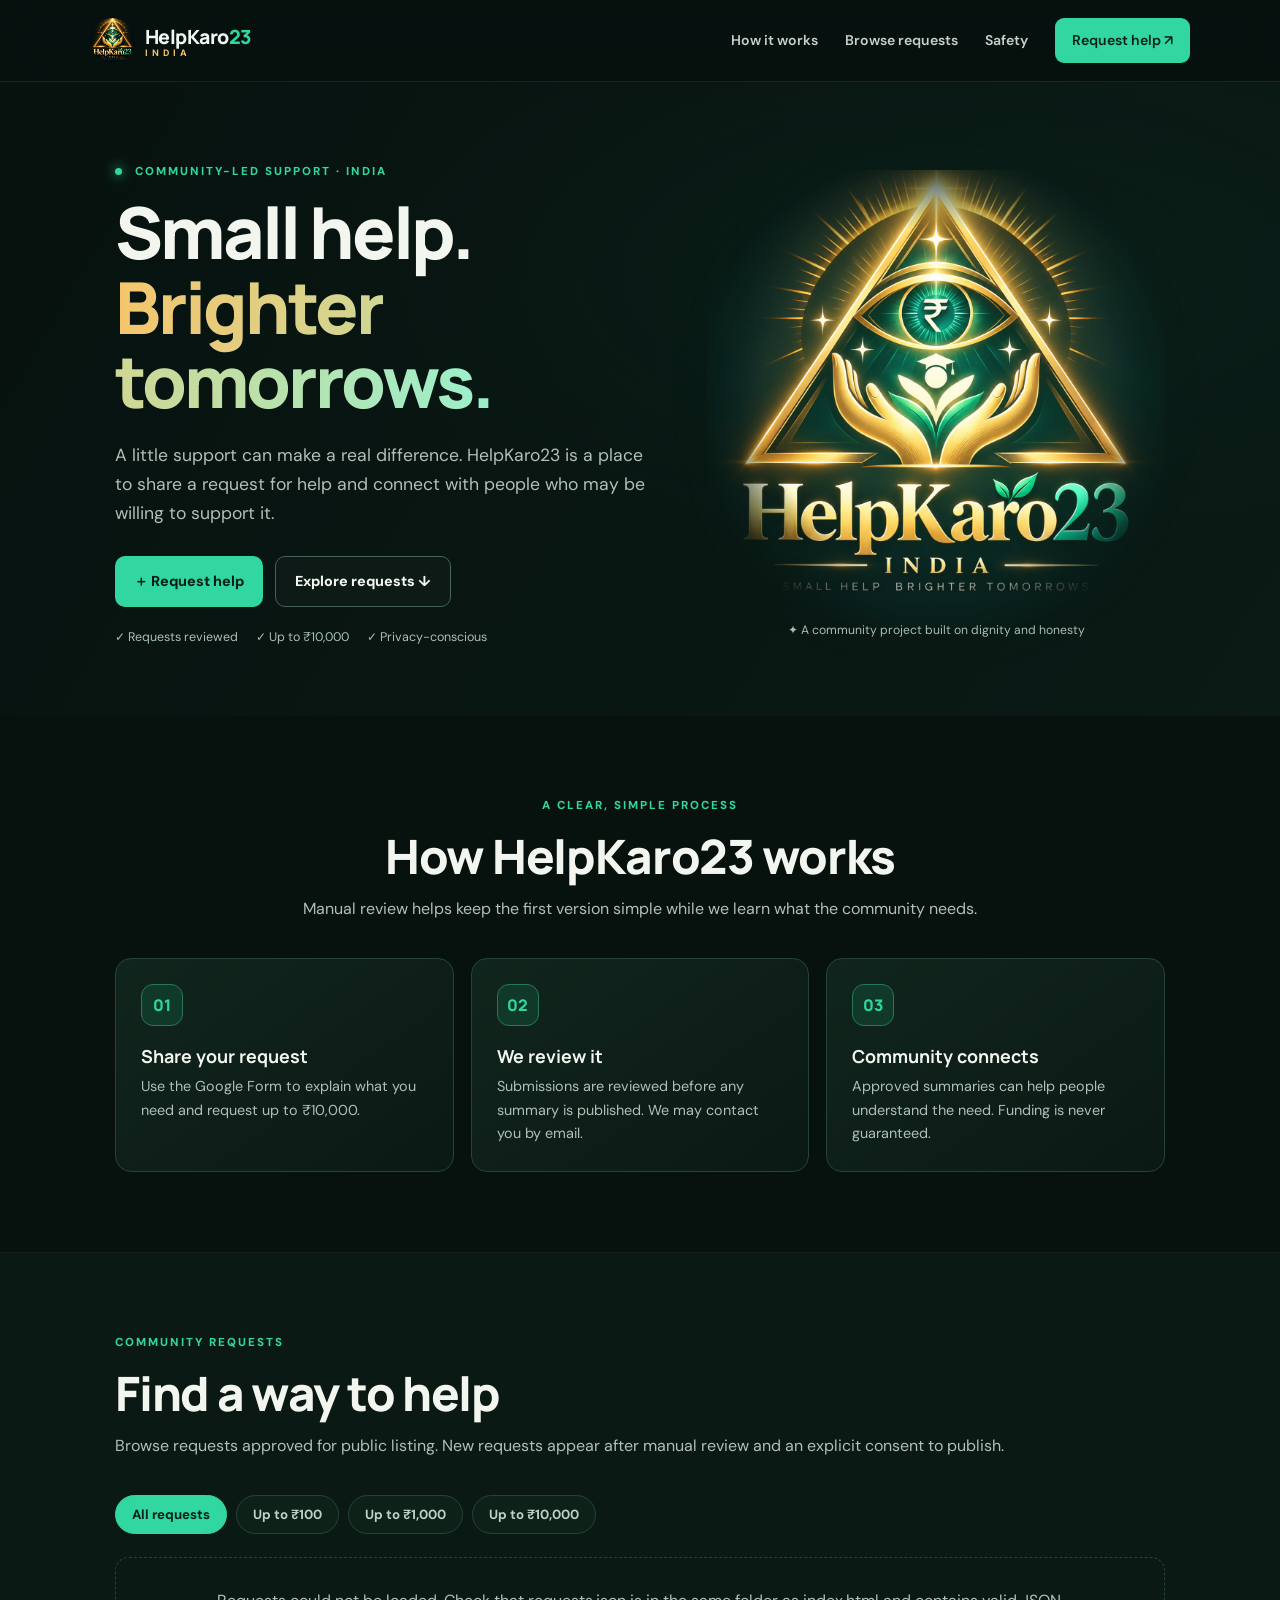
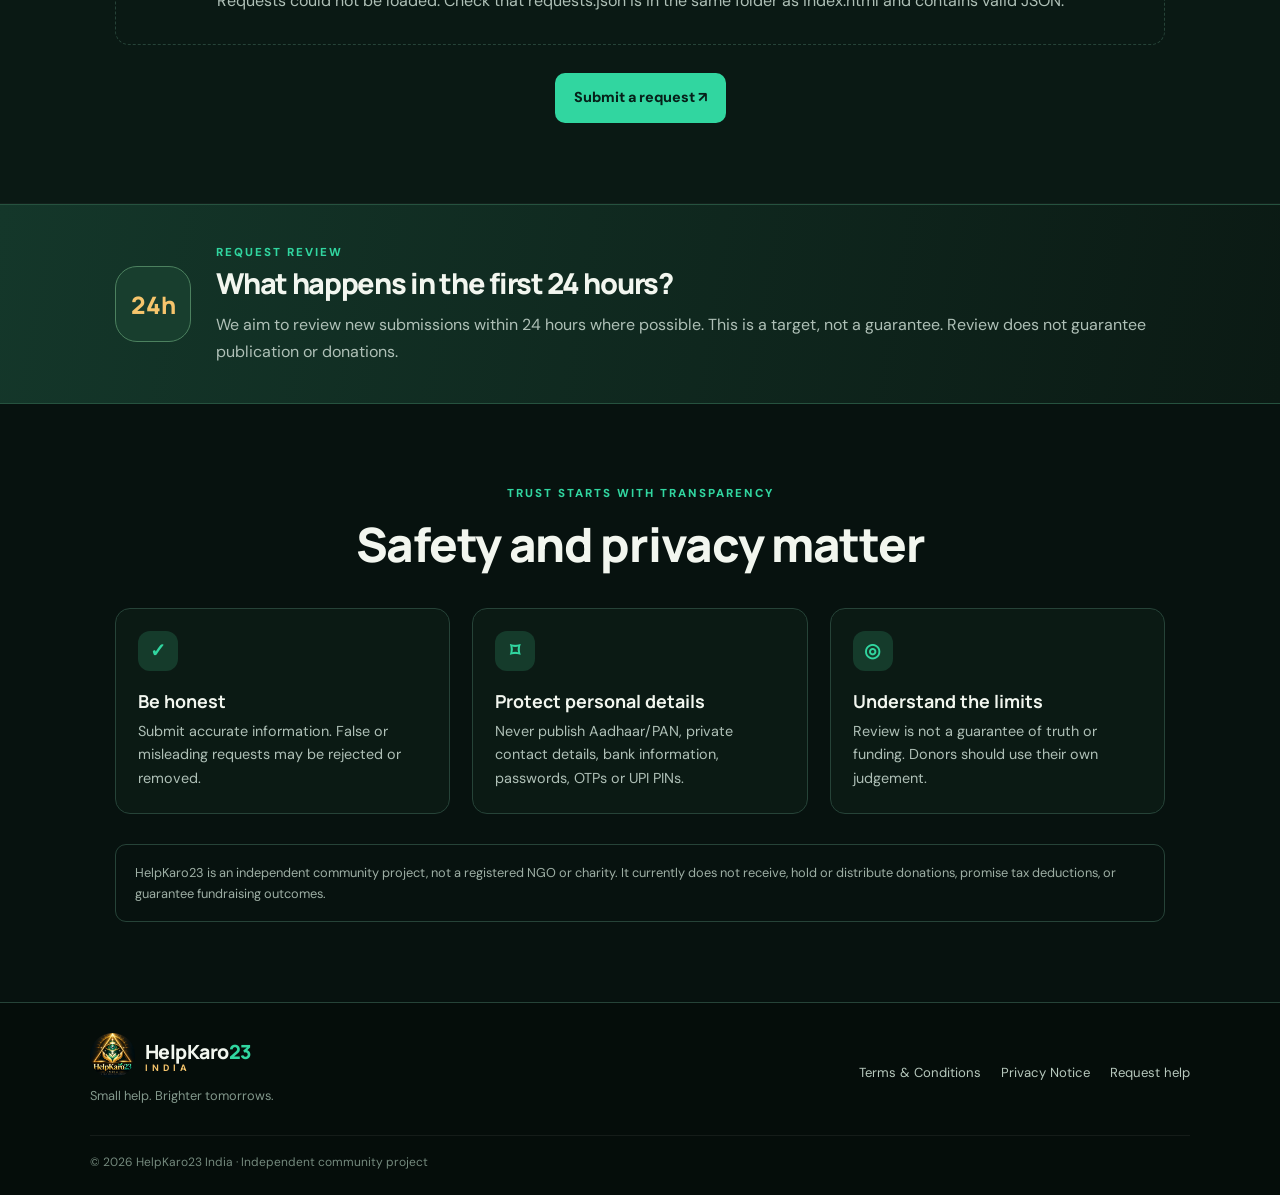
==== commit 7f3ddfce: "Update index.html" ====
--- a/index.html
+++ b/index.html
@@ -1,7 +1,6 @@
 <!doctype html><html lang="en"><head><meta charset="utf-8"><meta name="viewport" content="width=device-width,initial-scale=1"><meta name="description" content="HelpKaro23 connects people who need small financial support with people who may be able to help."><title>HelpKaro23 India — Small help, brighter tomorrows</title><link rel="icon" href="helpkaro23-logo.png"><link rel="stylesheet" href="style.css"></head><body>
 <header class="topbar"><a class="brand" href="index.html"><img src="helpkaro23-logo.png" alt="HelpKaro23 logo"><span>HelpKaro<span class="mint">23</span><small>INDIA</small></span></a><button class="menu-toggle" id="menu-toggle" aria-label="Toggle navigation">☰</button><nav id="nav"><a href="#how">How it works</a><a href="#requests">Browse requests</a><a href="#safety">Safety</a><a class="nav-button" href="https://docs.google.com/forms/d/e/1FAIpQLSeN36ijz558wi2bO-1_vr9NFvfTSLliWUqwCr6dRcK8iZ_a2A/viewform?usp=publish-editor" target="_blank" rel="noopener">Request help ↗</a></nav></header>
 <main><section class="hero"><div class="hero-copy"><span class="eyebrow"><span class="pulse"></span> COMMUNITY-LED SUPPORT · INDIA</span><h1>Small help.<br><em>Brighter tomorrows.</em></h1><p class="lead">A little support can make a real difference. HelpKaro23 is a place to share a request for help and connect with people who may be willing to support it.</p><div class="hero-actions"><a class="btn primary" href="https://docs.google.com/forms/d/e/1FAIpQLSeN36ijz558wi2bO-1_vr9NFvfTSLliWUqwCr6dRcK8iZ_a2A/viewform?usp=publish-editor" target="_blank" rel="noopener">＋ Request help</a><a class="btn secondary" href="#requests">Explore requests ↓</a></div><div class="hero-points"><span>✓ Requests reviewed</span><span>✓ Up to ₹10,000</span><span>✓ Privacy-conscious</span></div></div><div class="hero-art"><div class="glow"></div><img src="helpkaro23-logo.png" alt="HelpKaro23 gold and teal emblem"><div class="art-caption">✦ A community project built on dignity and honesty</div></div></section>
-<div class="notice"><span class="notice-icon">!</span><div><strong>Important to know</strong><p>This pilot website does not collect or hold donations. Do not send money to the site owner. Any future payment process must be clearly explained and approved before launch.</p></div></div>
 <section id="how" class="section"><div class="section-head"><span class="eyebrow">A CLEAR, SIMPLE PROCESS</span><h2>How HelpKaro23 works</h2><p>Manual review helps keep the first version simple while we learn what the community needs.</p></div><div class="steps"><article class="step"><div class="step-icon">01</div><h3>Share your request</h3><p>Use the Google Form to explain what you need and request up to ₹10,000.</p></article><article class="step"><div class="step-icon">02</div><h3>We review it</h3><p>Submissions are reviewed before any summary is published. We may contact you by email.</p></article><article class="step"><div class="step-icon">03</div><h3>Community connects</h3><p>Approved summaries can help people understand the need. Funding is never guaranteed.</p></article></div></section>
 <section id="requests" class="section requests-section"><div class="section-head left"><span class="eyebrow">COMMUNITY REQUESTS</span><h2>Find a way to help</h2><p>Browse requests approved for public listing. New requests appear after manual review and an explicit consent to publish.</p></div><div class="tabs" role="tablist" aria-label="Filter requests by amount"><button class="tab active" data-filter="all" role="tab" aria-selected="true">All requests</button><button class="tab" data-filter="100" role="tab" aria-selected="false">Up to ₹100</button><button class="tab" data-filter="1000" role="tab" aria-selected="false">Up to ₹1,000</button><button class="tab" data-filter="10000" role="tab" aria-selected="false">Up to ₹10,000</button></div><div class="request-grid" id="request-grid" aria-live="polite"></div><div class="empty-state" id="empty-state" hidden>No requests in this section yet. You can submit a request using the form.</div><div class="center"><a class="btn primary" href="https://docs.google.com/forms/d/e/1FAIpQLSeN36ijz558wi2bO-1_vr9NFvfTSLliWUqwCr6dRcK8iZ_a2A/viewform?usp=publish-editor" target="_blank" rel="noopener">Submit a request ↗</a></div></section>
 <section class="duration-band"><div class="duration-icon">24h</div><div><span class="eyebrow">REQUEST REVIEW</span><h2>What happens in the first 24 hours?</h2><p>We aim to review new submissions within 24 hours where possible. This is a target, not a guarantee. Review does not guarantee publication or donations.</p></div></section>
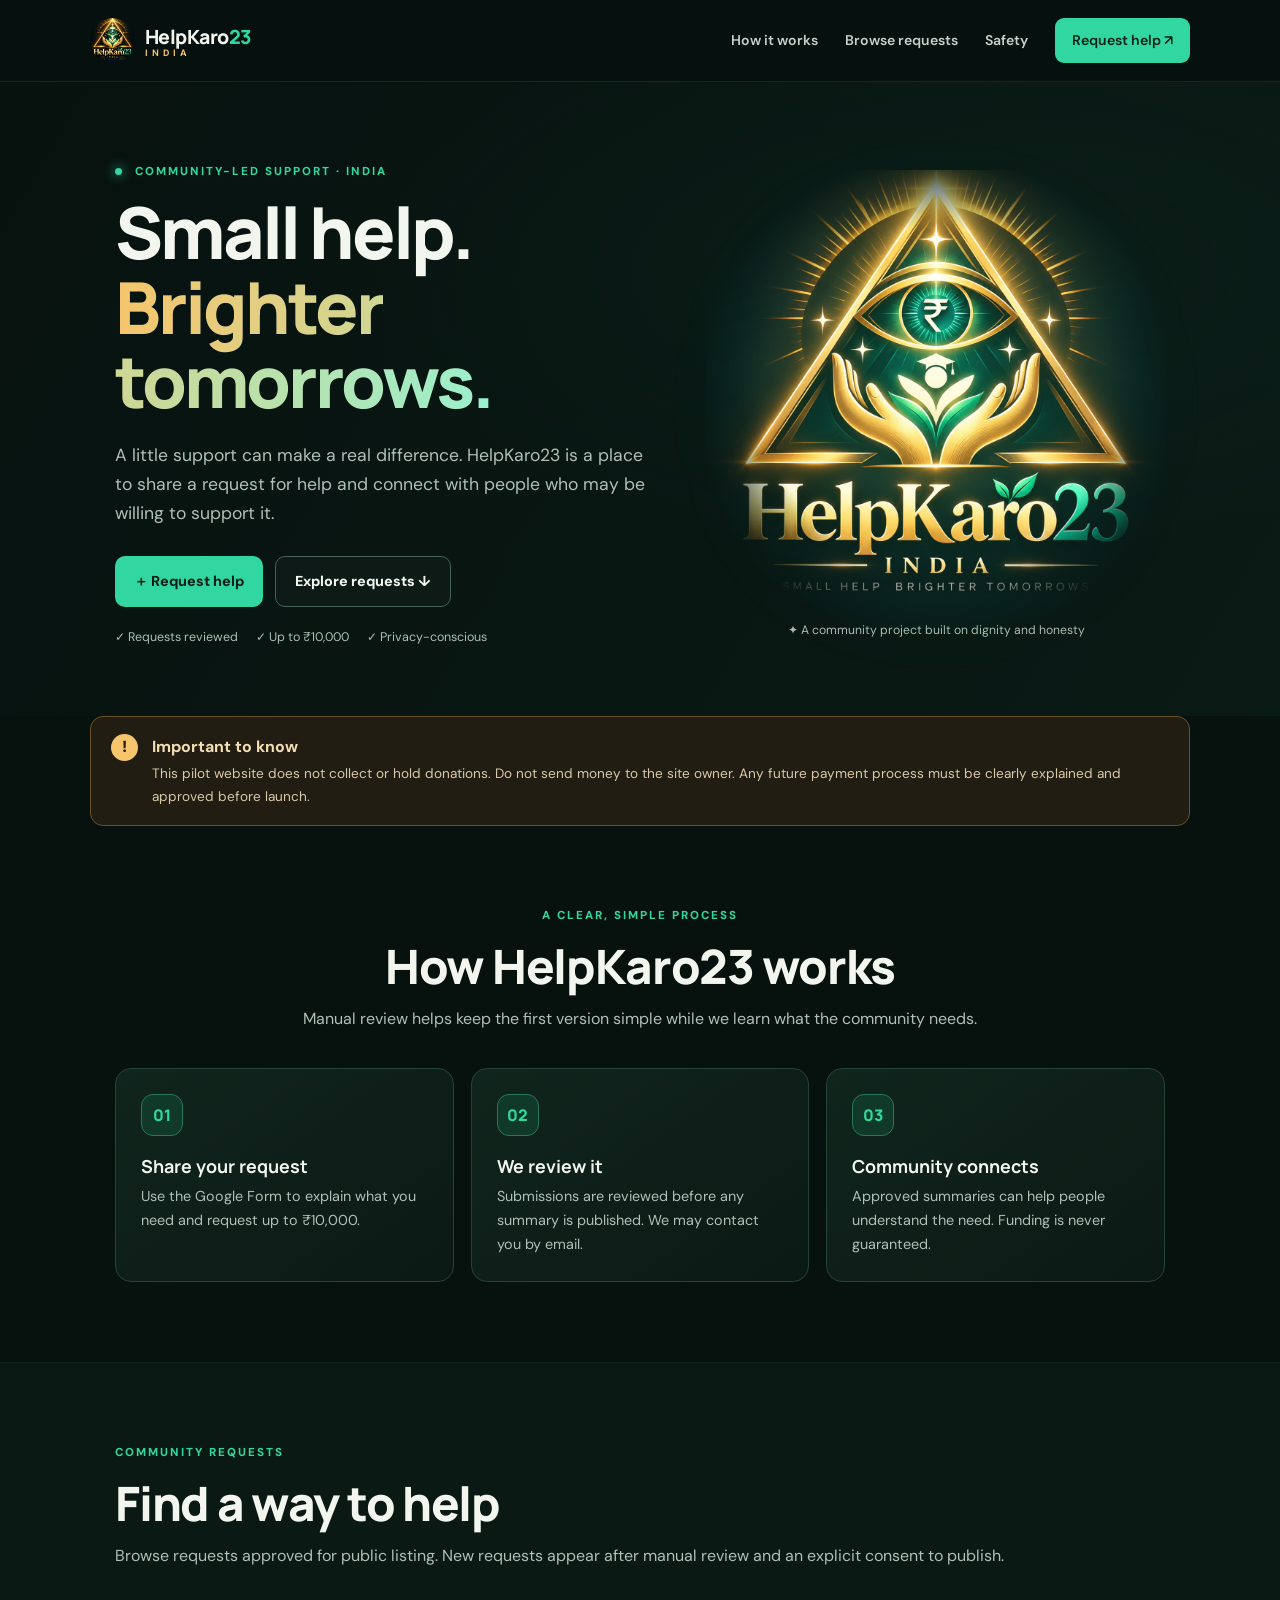
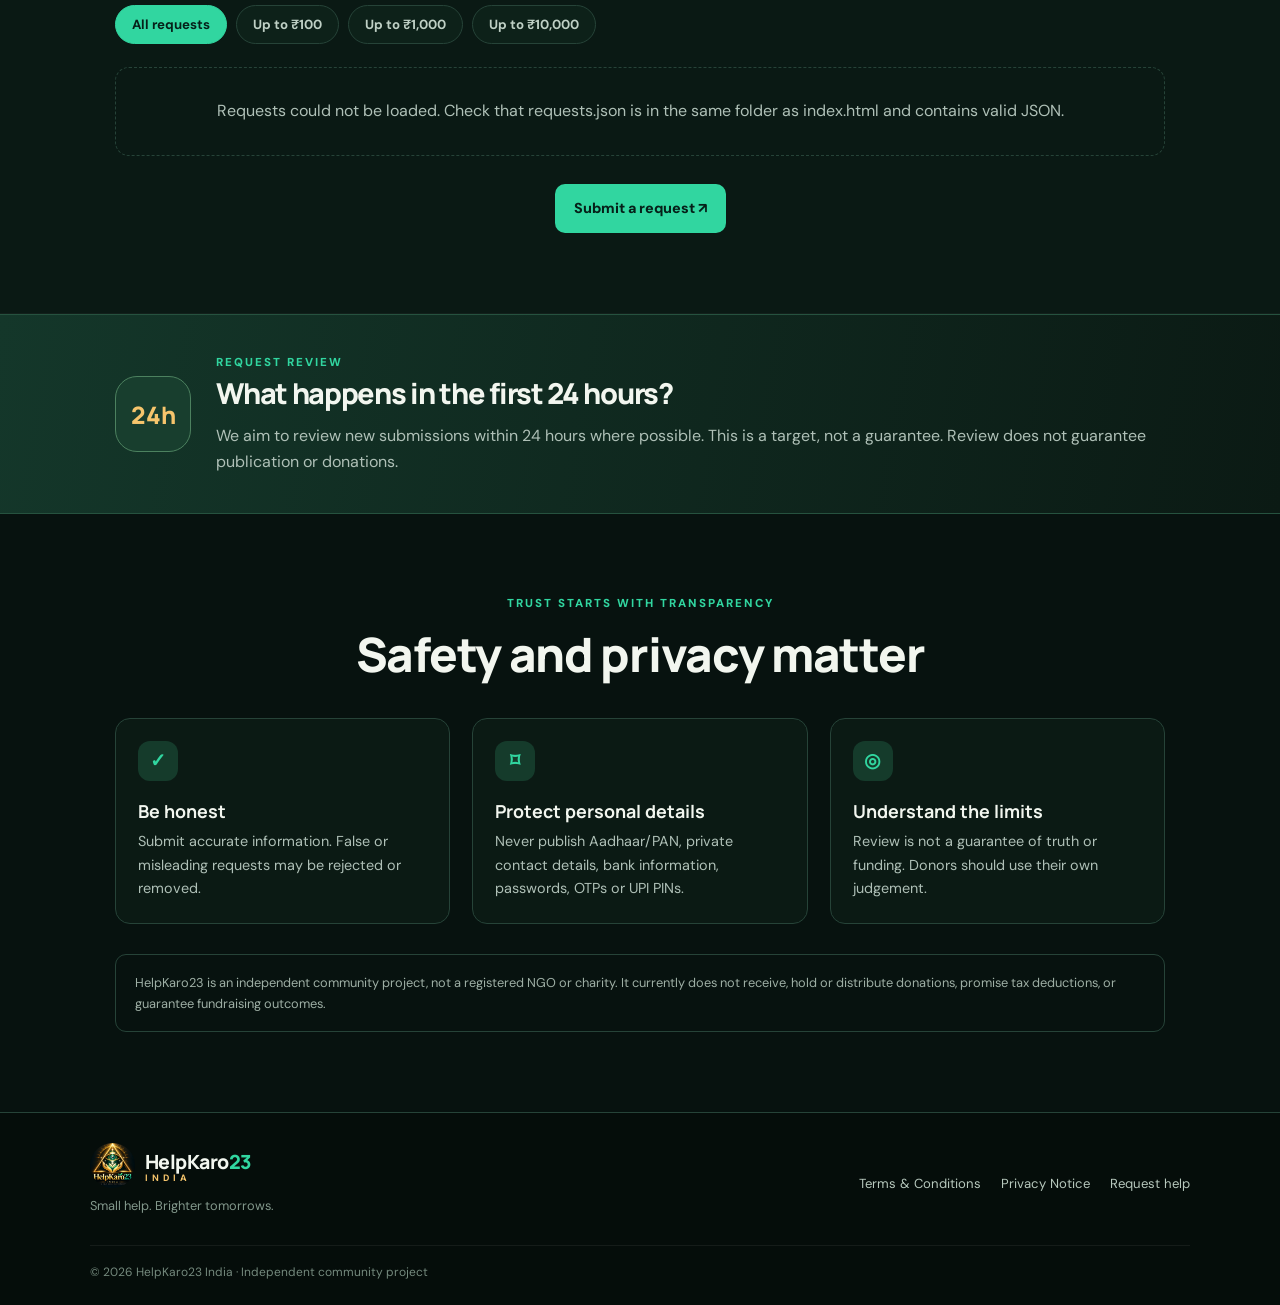
==== commit c8d9fa20: "Add files via upload" ====
--- a/index.html
+++ b/index.html
@@ -1,6 +1,7 @@
 <!doctype html><html lang="en"><head><meta charset="utf-8"><meta name="viewport" content="width=device-width,initial-scale=1"><meta name="description" content="HelpKaro23 connects people who need small financial support with people who may be able to help."><title>HelpKaro23 India — Small help, brighter tomorrows</title><link rel="icon" href="helpkaro23-logo.png"><link rel="stylesheet" href="style.css"></head><body>
 <header class="topbar"><a class="brand" href="index.html"><img src="helpkaro23-logo.png" alt="HelpKaro23 logo"><span>HelpKaro<span class="mint">23</span><small>INDIA</small></span></a><button class="menu-toggle" id="menu-toggle" aria-label="Toggle navigation">☰</button><nav id="nav"><a href="#how">How it works</a><a href="#requests">Browse requests</a><a href="#safety">Safety</a><a class="nav-button" href="https://docs.google.com/forms/d/e/1FAIpQLSeN36ijz558wi2bO-1_vr9NFvfTSLliWUqwCr6dRcK8iZ_a2A/viewform?usp=publish-editor" target="_blank" rel="noopener">Request help ↗</a></nav></header>
 <main><section class="hero"><div class="hero-copy"><span class="eyebrow"><span class="pulse"></span> COMMUNITY-LED SUPPORT · INDIA</span><h1>Small help.<br><em>Brighter tomorrows.</em></h1><p class="lead">A little support can make a real difference. HelpKaro23 is a place to share a request for help and connect with people who may be willing to support it.</p><div class="hero-actions"><a class="btn primary" href="https://docs.google.com/forms/d/e/1FAIpQLSeN36ijz558wi2bO-1_vr9NFvfTSLliWUqwCr6dRcK8iZ_a2A/viewform?usp=publish-editor" target="_blank" rel="noopener">＋ Request help</a><a class="btn secondary" href="#requests">Explore requests ↓</a></div><div class="hero-points"><span>✓ Requests reviewed</span><span>✓ Up to ₹10,000</span><span>✓ Privacy-conscious</span></div></div><div class="hero-art"><div class="glow"></div><img src="helpkaro23-logo.png" alt="HelpKaro23 gold and teal emblem"><div class="art-caption">✦ A community project built on dignity and honesty</div></div></section>
+<div class="notice"><span class="notice-icon">!</span><div><strong>Important to know</strong><p>This pilot website does not collect or hold donations. Do not send money to the site owner. Any future payment process must be clearly explained and approved before launch.</p></div></div>
 <section id="how" class="section"><div class="section-head"><span class="eyebrow">A CLEAR, SIMPLE PROCESS</span><h2>How HelpKaro23 works</h2><p>Manual review helps keep the first version simple while we learn what the community needs.</p></div><div class="steps"><article class="step"><div class="step-icon">01</div><h3>Share your request</h3><p>Use the Google Form to explain what you need and request up to ₹10,000.</p></article><article class="step"><div class="step-icon">02</div><h3>We review it</h3><p>Submissions are reviewed before any summary is published. We may contact you by email.</p></article><article class="step"><div class="step-icon">03</div><h3>Community connects</h3><p>Approved summaries can help people understand the need. Funding is never guaranteed.</p></article></div></section>
 <section id="requests" class="section requests-section"><div class="section-head left"><span class="eyebrow">COMMUNITY REQUESTS</span><h2>Find a way to help</h2><p>Browse requests approved for public listing. New requests appear after manual review and an explicit consent to publish.</p></div><div class="tabs" role="tablist" aria-label="Filter requests by amount"><button class="tab active" data-filter="all" role="tab" aria-selected="true">All requests</button><button class="tab" data-filter="100" role="tab" aria-selected="false">Up to ₹100</button><button class="tab" data-filter="1000" role="tab" aria-selected="false">Up to ₹1,000</button><button class="tab" data-filter="10000" role="tab" aria-selected="false">Up to ₹10,000</button></div><div class="request-grid" id="request-grid" aria-live="polite"></div><div class="empty-state" id="empty-state" hidden>No requests in this section yet. You can submit a request using the form.</div><div class="center"><a class="btn primary" href="https://docs.google.com/forms/d/e/1FAIpQLSeN36ijz558wi2bO-1_vr9NFvfTSLliWUqwCr6dRcK8iZ_a2A/viewform?usp=publish-editor" target="_blank" rel="noopener">Submit a request ↗</a></div></section>
 <section class="duration-band"><div class="duration-icon">24h</div><div><span class="eyebrow">REQUEST REVIEW</span><h2>What happens in the first 24 hours?</h2><p>We aim to review new submissions within 24 hours where possible. This is a target, not a guarantee. Review does not guarantee publication or donations.</p></div></section>
--- a/style.css
+++ b/style.css
@@ -11,3 +11,7 @@
 .payment-action{margin:20px 0}
 .payment-wrap code{color:var(--green2)}
 @media(max-width:600px){.payment-summary{grid-template-columns:1fr}}
+
+.google-pay-container{display:flex;align-items:center;justify-content:flex-start;min-height:52px;margin:16px 0}
+.google-pay-container button{max-width:100%}
+.gpay-message{min-height:1.5em;color:var(--muted);font-size:.9rem}
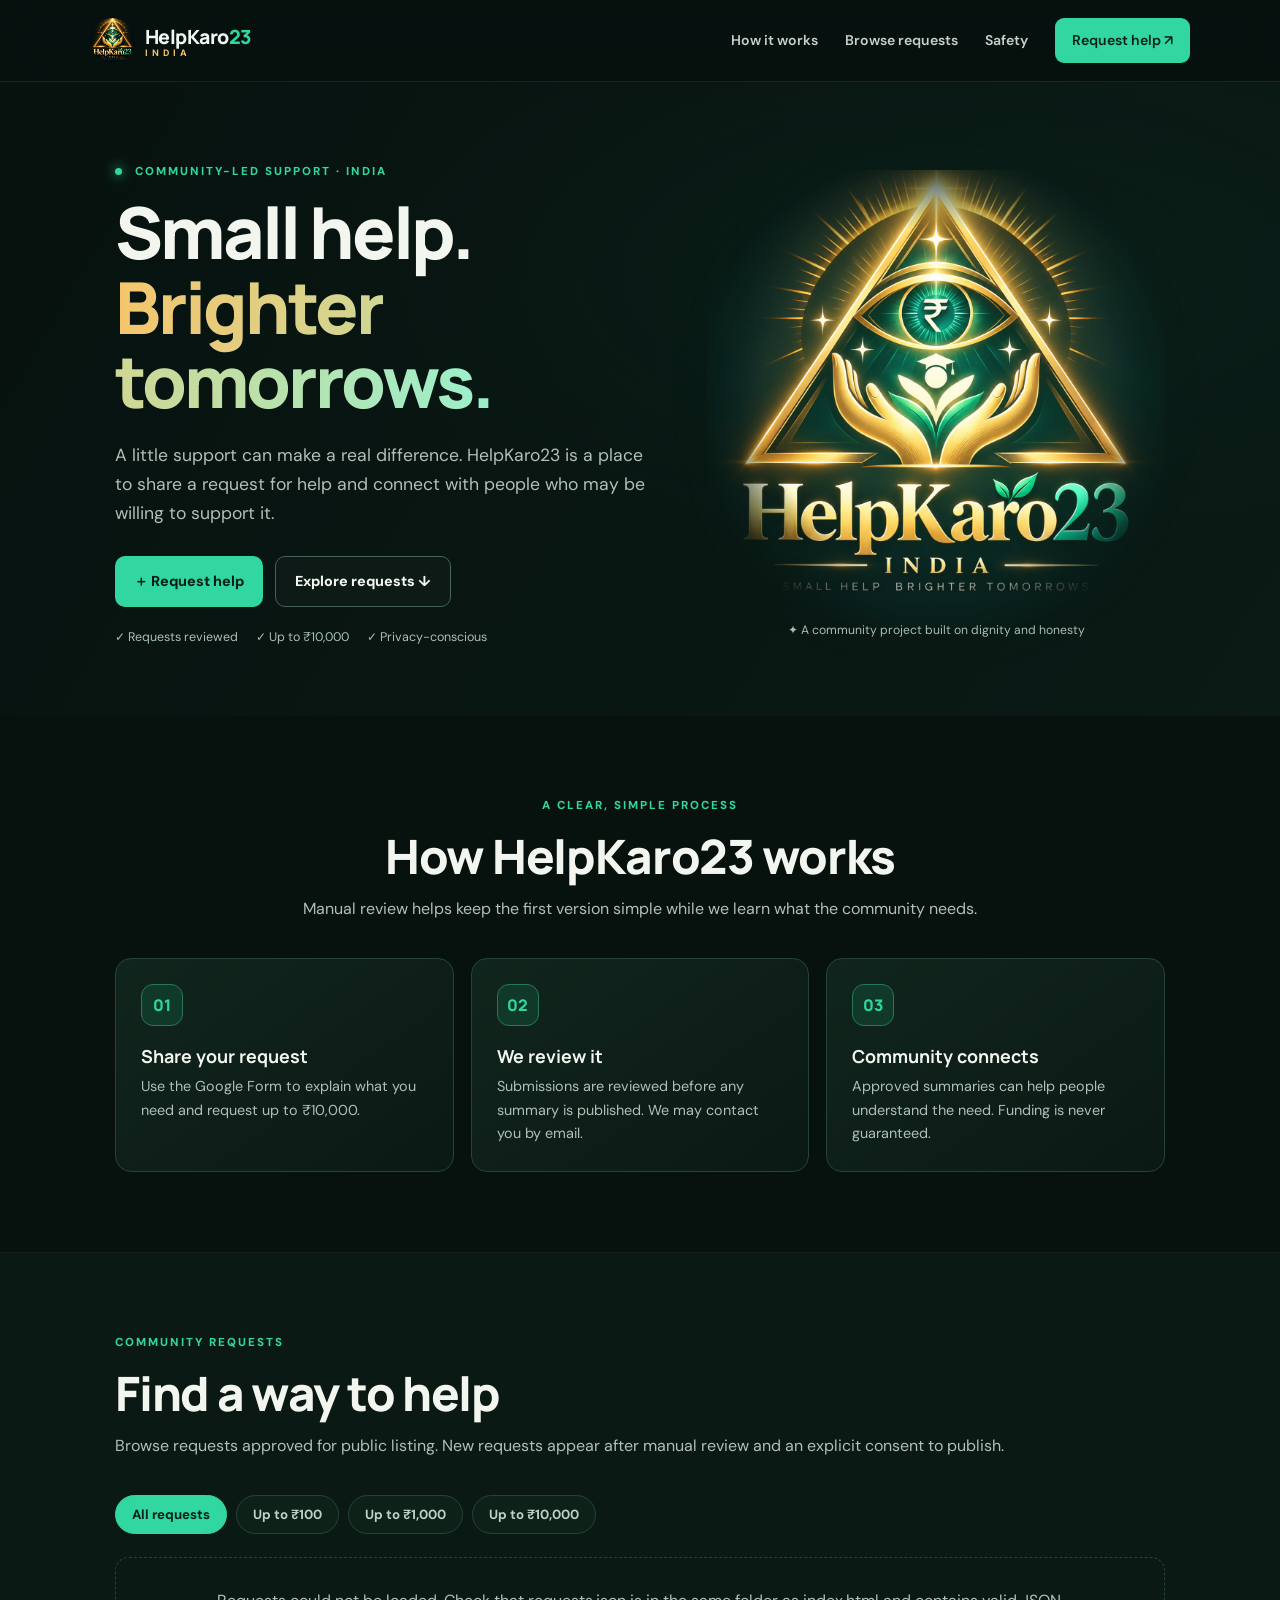
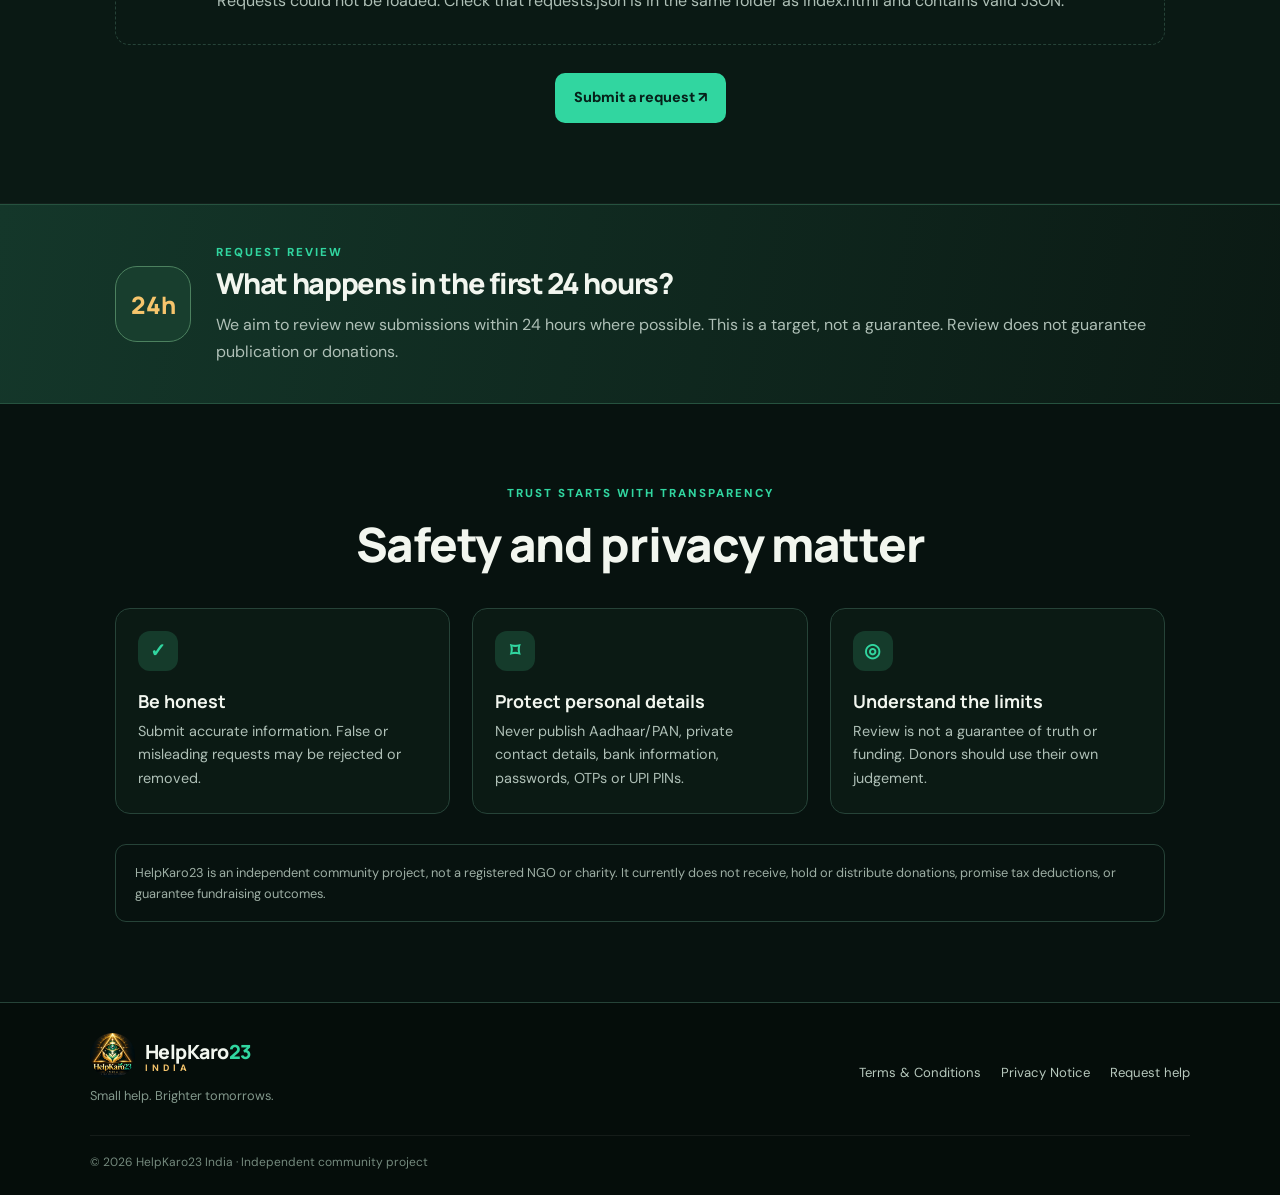
==== commit 19827c82: "Update index.html" ====
--- a/index.html
+++ b/index.html
@@ -1,7 +1,6 @@
 <!doctype html><html lang="en"><head><meta charset="utf-8"><meta name="viewport" content="width=device-width,initial-scale=1"><meta name="description" content="HelpKaro23 connects people who need small financial support with people who may be able to help."><title>HelpKaro23 India — Small help, brighter tomorrows</title><link rel="icon" href="helpkaro23-logo.png"><link rel="stylesheet" href="style.css"></head><body>
 <header class="topbar"><a class="brand" href="index.html"><img src="helpkaro23-logo.png" alt="HelpKaro23 logo"><span>HelpKaro<span class="mint">23</span><small>INDIA</small></span></a><button class="menu-toggle" id="menu-toggle" aria-label="Toggle navigation">☰</button><nav id="nav"><a href="#how">How it works</a><a href="#requests">Browse requests</a><a href="#safety">Safety</a><a class="nav-button" href="https://docs.google.com/forms/d/e/1FAIpQLSeN36ijz558wi2bO-1_vr9NFvfTSLliWUqwCr6dRcK8iZ_a2A/viewform?usp=publish-editor" target="_blank" rel="noopener">Request help ↗</a></nav></header>
 <main><section class="hero"><div class="hero-copy"><span class="eyebrow"><span class="pulse"></span> COMMUNITY-LED SUPPORT · INDIA</span><h1>Small help.<br><em>Brighter tomorrows.</em></h1><p class="lead">A little support can make a real difference. HelpKaro23 is a place to share a request for help and connect with people who may be willing to support it.</p><div class="hero-actions"><a class="btn primary" href="https://docs.google.com/forms/d/e/1FAIpQLSeN36ijz558wi2bO-1_vr9NFvfTSLliWUqwCr6dRcK8iZ_a2A/viewform?usp=publish-editor" target="_blank" rel="noopener">＋ Request help</a><a class="btn secondary" href="#requests">Explore requests ↓</a></div><div class="hero-points"><span>✓ Requests reviewed</span><span>✓ Up to ₹10,000</span><span>✓ Privacy-conscious</span></div></div><div class="hero-art"><div class="glow"></div><img src="helpkaro23-logo.png" alt="HelpKaro23 gold and teal emblem"><div class="art-caption">✦ A community project built on dignity and honesty</div></div></section>
-<div class="notice"><span class="notice-icon">!</span><div><strong>Important to know</strong><p>This pilot website does not collect or hold donations. Do not send money to the site owner. Any future payment process must be clearly explained and approved before launch.</p></div></div>
 <section id="how" class="section"><div class="section-head"><span class="eyebrow">A CLEAR, SIMPLE PROCESS</span><h2>How HelpKaro23 works</h2><p>Manual review helps keep the first version simple while we learn what the community needs.</p></div><div class="steps"><article class="step"><div class="step-icon">01</div><h3>Share your request</h3><p>Use the Google Form to explain what you need and request up to ₹10,000.</p></article><article class="step"><div class="step-icon">02</div><h3>We review it</h3><p>Submissions are reviewed before any summary is published. We may contact you by email.</p></article><article class="step"><div class="step-icon">03</div><h3>Community connects</h3><p>Approved summaries can help people understand the need. Funding is never guaranteed.</p></article></div></section>
 <section id="requests" class="section requests-section"><div class="section-head left"><span class="eyebrow">COMMUNITY REQUESTS</span><h2>Find a way to help</h2><p>Browse requests approved for public listing. New requests appear after manual review and an explicit consent to publish.</p></div><div class="tabs" role="tablist" aria-label="Filter requests by amount"><button class="tab active" data-filter="all" role="tab" aria-selected="true">All requests</button><button class="tab" data-filter="100" role="tab" aria-selected="false">Up to ₹100</button><button class="tab" data-filter="1000" role="tab" aria-selected="false">Up to ₹1,000</button><button class="tab" data-filter="10000" role="tab" aria-selected="false">Up to ₹10,000</button></div><div class="request-grid" id="request-grid" aria-live="polite"></div><div class="empty-state" id="empty-state" hidden>No requests in this section yet. You can submit a request using the form.</div><div class="center"><a class="btn primary" href="https://docs.google.com/forms/d/e/1FAIpQLSeN36ijz558wi2bO-1_vr9NFvfTSLliWUqwCr6dRcK8iZ_a2A/viewform?usp=publish-editor" target="_blank" rel="noopener">Submit a request ↗</a></div></section>
 <section class="duration-band"><div class="duration-icon">24h</div><div><span class="eyebrow">REQUEST REVIEW</span><h2>What happens in the first 24 hours?</h2><p>We aim to review new submissions within 24 hours where possible. This is a target, not a guarantee. Review does not guarantee publication or donations.</p></div></section>
